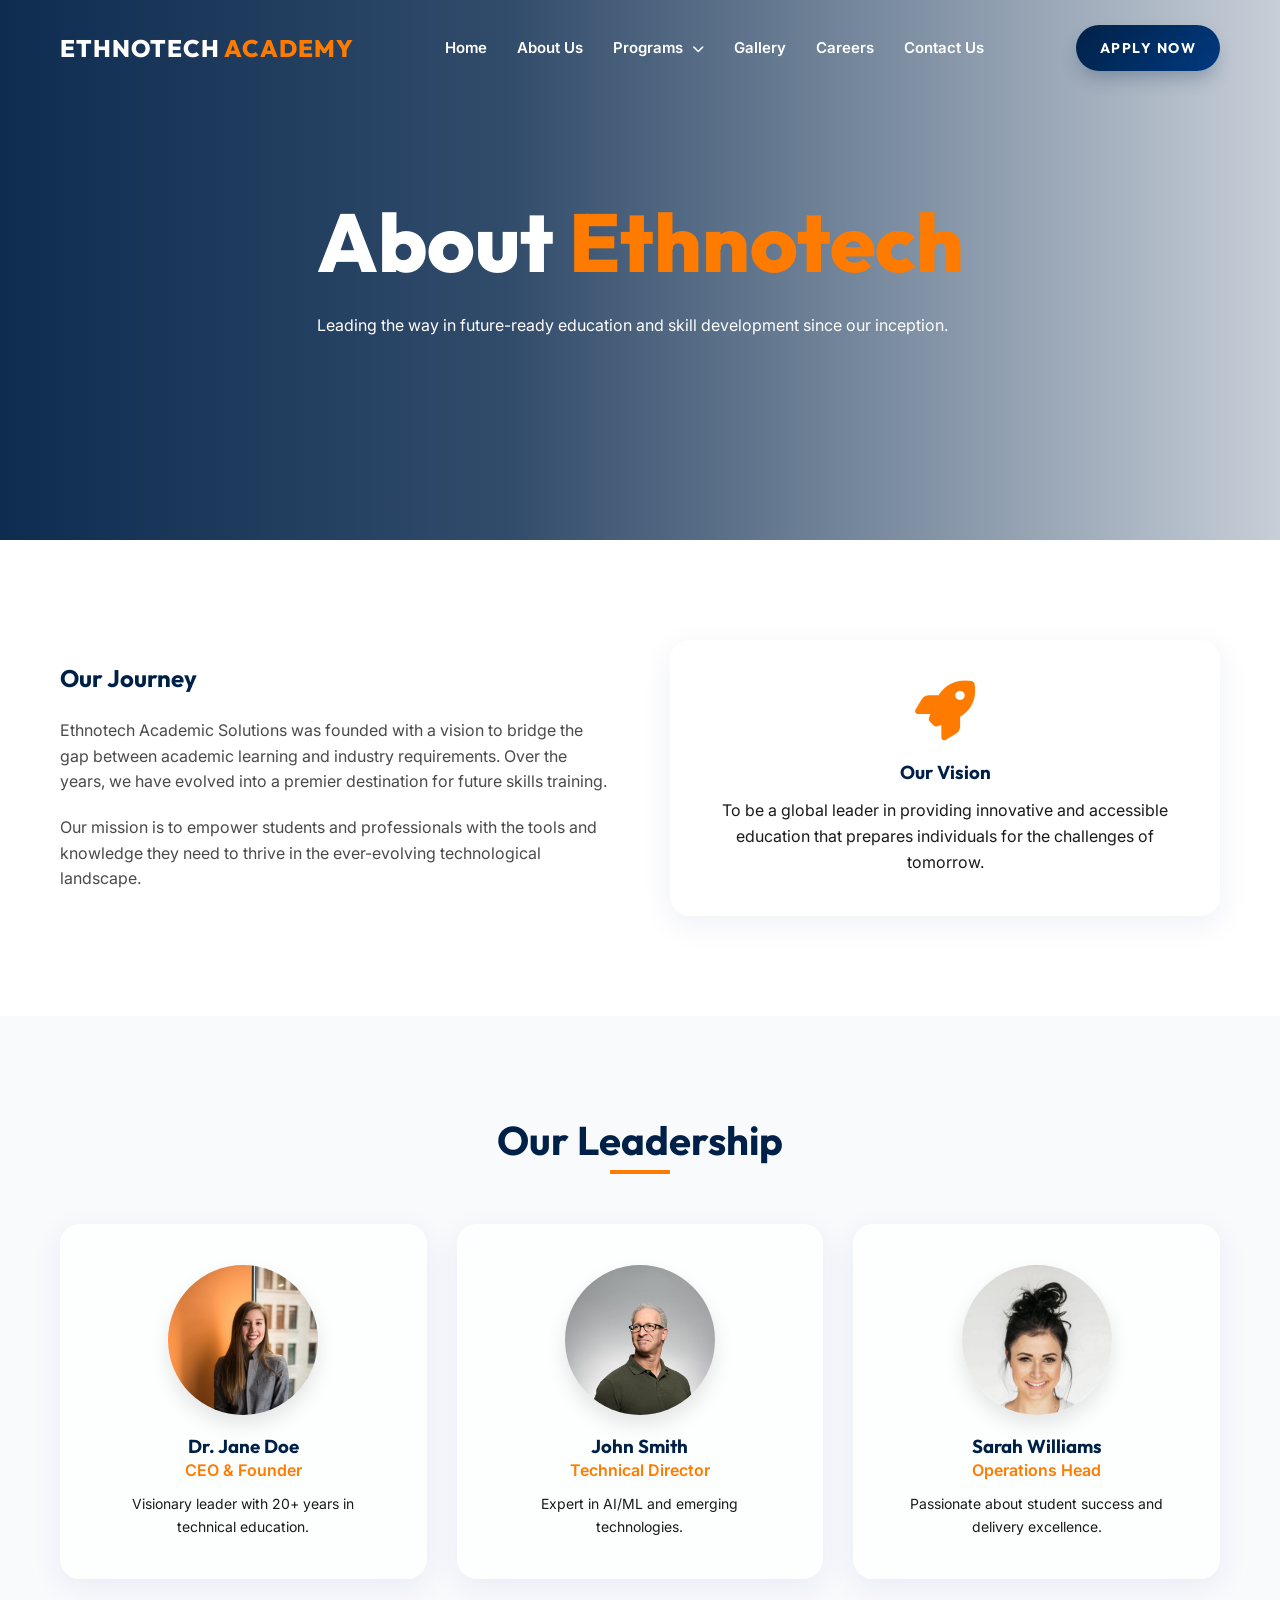
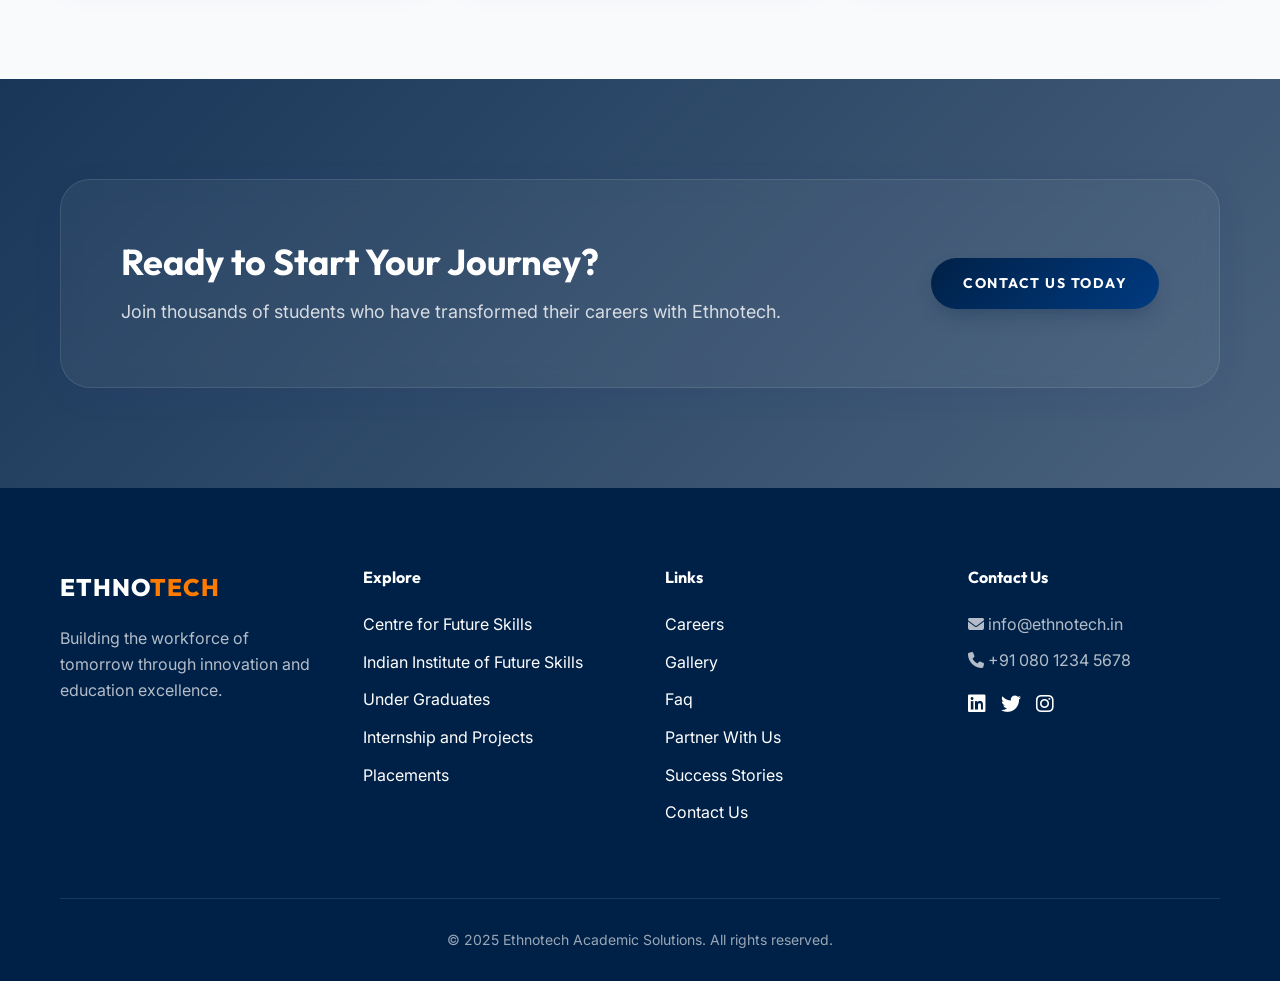
==== about-us.html @ 8d9a62c5 "academy website" ====
<!DOCTYPE html>
<html lang="en">

<head>
    <meta charset="UTF-8">
    <meta name="viewport" content="width=device-width, initial-scale=1.0">
    <title>About Us | Ethnotech Academy</title>
    <link rel="stylesheet" href="index.css">
    <link rel="stylesheet" href="https://cdnjs.cloudflare.com/ajax/libs/font-awesome/6.4.0/css/all.min.css">
</head>

<body>
    <header id="header">
        <div class="container">
            <nav>
                <a href="index.html" class="logo">ETHNOTECH<span> ACADEMY</span></a>
                <div class="nav-links">
                    <div class="nav-item">
                        <a href="index.html">Home</a>
                    </div>
                    <div class="nav-item">
                        <a href="about-us.html">About Us</a>
                    </div>
                    <div class="nav-item">
                        <a href="#">Programs <i class="fas fa-chevron-down"></i></a>
                        <div class="mega-menu glass">
                            <div class="menu-category">
                                <div class="menu-category-btn active" data-category="institutions">
                                    For Institution <i class="fas fa-chevron-right"></i>
                                </div>
                                <div class="menu-category-btn" data-category="students">
                                    For Students <i class="fas fa-chevron-right"></i>
                                </div>
                            </div>
                            <div class="menu-list">
                                <div id="institutions-list" class="category-content">
                                    <h4>Institutional Programs</h4>
                                    <ul>
                                        <li><a href="program-future-skills.html">Centre for Future Skills</a></li>
                                        <li><a href="program-iifs.html">Indian Institute of Future Skills</a></li>
                                        <li><a href="program-finishing-school.html">Finishing School</a></li>
                                    </ul>
                                </div>
                                <div id="students-list" class="category-content" style="display: none;">
                                    <h4>Student Programs</h4>
                                    <ul>
                                        <li><a href="program-undergraduate.html">Under Graduate Programs</a></li>
                                        <li><a href="program-internships.html">Internship and Projects</a></li>
                                        <li><a href="program-placements.html">Placements</a></li>
                                    </ul>
                                </div>
                            </div>
                        </div>
                    </div>
                    <div class="nav-item">
                        <a href="gallery.html">Gallery</a>
                    </div>
                    <div class="nav-item">
                        <a href="careers.html">Careers</a>
                    </div>
                    <div class="nav-item">
                        <a href="contact-us.html">Contact Us</a>
                    </div>
                </div>
                <a href="contact-us.html" class="btn btn-primary" style="padding: 12px 24px; font-size: 14px;">Apply
                    Now</a>
            </nav>
        </div>
    </header>

    <section class="hero" style="height: 60vh;">
        <div class="container">
            <div class="hero-content reveal">
                <h1>About <span>Ethnotech</span></h1>
                <p>Leading the way in future-ready education and skill development since our inception.</p>
            </div>
        </div>
    </section>

    <section class="about-details" style="padding: var(--section-padding); background: white;">
        <div class="container">
            <div class="reveal" style="display: grid; grid-template-columns: 1fr 1fr; gap: 60px; align-items: center;">
                <div>
                    <h2 style="margin-bottom: 25px;">Our Journey</h2>
                    <p style="margin-bottom: 20px; color: var(--text-secondary);">Ethnotech Academic Solutions was
                        founded with a vision to bridge the gap between academic learning and industry requirements.
                        Over the years, we have evolved into a premier destination for future skills training.</p>
                    <p style="color: var(--text-secondary);">Our mission is to empower students and professionals with
                        the tools and knowledge they need to thrive in the ever-evolving technological landscape.</p>
                </div>
                <div class="glass" style="padding: 40px; border-radius: 20px; text-align: center;">
                    <i class="fas fa-rocket"
                        style="font-size: 60px; color: var(--secondary-color); margin-bottom: 20px;"></i>
                    <h3 style="margin-bottom: 15px;">Our Vision</h3>
                    <p>To be a global leader in providing innovative and accessible education that prepares individuals
                        for the challenges of tomorrow.</p>
                </div>
            </div>
        </div>
    </section>

    <section class="team" style="padding: var(--section-padding);">
        <div class="container">
            <div class="section-title reveal">
                <h2>Our Leadership</h2>
            </div>
            <div class="services-grid" style="grid-template-columns: repeat(auto-fit, minmax(250px, 1fr));">
                <div class="service-card glass reveal" style="text-align: center;">
                    <div
                        style="width: 150px; height: 150px; margin: 0 auto 20px; overflow: hidden; border-radius: 50%; box-shadow: 0 10px 20px rgba(0,0,0,0.1);">
                        <img src="assets/team/team_jane.jpg" alt="Dr. Jane Doe"
                            style="width: 100%; height: 100%; object-fit: cover; object-position: center top;">
                    </div>
                    <h3>Dr. Jane Doe</h3>
                    <p style="color: var(--secondary-color); font-weight: 600;">CEO & Founder</p>
                    <p style="font-size: 14px; margin-top: 10px;">Visionary leader with 20+ years in technical
                        education.</p>
                </div>
                <div class="service-card glass reveal" style="text-align: center;">
                    <div
                        style="width: 150px; height: 150px; margin: 0 auto 20px; overflow: hidden; border-radius: 50%; box-shadow: 0 10px 20px rgba(0,0,0,0.1);">
                        <img src="assets/team/team_john.jpg" alt="John Smith"
                            style="width: 100%; height: 100%; object-fit: cover; object-position: center top;">
                    </div>
                    <h3>John Smith</h3>
                    <p style="color: var(--secondary-color); font-weight: 600;">Technical Director</p>
                    <p style="font-size: 14px; margin-top: 10px;">Expert in AI/ML and emerging technologies.</p>
                </div>
                <div class="service-card glass reveal" style="text-align: center;">
                    <div
                        style="width: 150px; height: 150px; margin: 0 auto 20px; overflow: hidden; border-radius: 50%; box-shadow: 0 10px 20px rgba(0,0,0,0.1);">
                        <img src="assets/team/team_sarah.jpg" alt="Sarah Williams"
                            style="width: 100%; height: 100%; object-fit: cover; object-position: center top;">
                    </div>
                    <h3>Sarah Williams</h3>
                    <p style="color: var(--secondary-color); font-weight: 600;">Operations Head</p>
                    <p style="font-size: 14px; margin-top: 10px;">Passionate about student success and delivery
                        excellence.</p>
                </div>
            </div>
        </div>
    </section>

    <section class="contact-cta">
        <div class="container">
            <div class="cta-box glass reveal">
                <div class="cta-content">
                    <h2>Ready to Start Your Journey?</h2>
                    <p>Join thousands of students who have transformed their careers with Ethnotech.</p>
                </div>
                <a href="contact-us.html" class="btn btn-primary">Contact Us Today</a>
            </div>
        </div>
    </section>

    <footer>
        <div class="container">
            <div class="footer-grid">
                <div class="footer-col">
                    <a href="#" class="logo"
                        style="color: white; margin-bottom: 20px; display: block;">ETHNO<span>TECH</span></a>
                    <p style="color: rgba(255,255,255,0.7);">Building the workforce of tomorrow through
                        innovation
                        and
                        education excellence.</p>
                </div>
                <div class="footer-col">
                    <h4>Explore</h4>
                    <ul>
                        <li><a href="program-future-skills.html">Centre for Future Skills</a></li>
                        <li><a href="program-iifs.html">Indian Institute of Future Skills</a></li>
                        <li><a href="program-undergraduate.html">Under Graduates</a></li>
                        <li><a href="program-internships.html">Internship and Projects</a></li>
                        <li><a href="program-placements.html">Placements</a></li>
                    </ul>
                </div>
                <div class="footer-col">
                    <h4>Links</h4>
                    <ul>
                        <li><a href="careers.html">Careers</a></li>
                        <li><a href="gallery.html">Gallery</a></li>
                        <li><a href="faq.html">Faq</a></li>
                        <li><a href="partnerships.html">Partner With Us</a></li>
                        <li><a href="success-stories.html">Success Stories</a></li>
                        <li><a href="contact-us.html">Contact Us</a></li>
                    </ul>
                </div>
                <div class="footer-col">
                    <h4>Contact Us</h4>
                    <p style="color: rgba(255,255,255,0.7);"><i class="fas fa-envelope"></i>
                        info@ethnotech.in</p>
                    <p style="color: rgba(255,255,255,0.7); margin-top: 10px;"><i class="fas fa-phone"></i>
                        +91 080
                        1234
                        5678</p>
                    <div class="social-links" style="margin-top: 20px; display: flex; gap: 15px;">
                        <a href="#"><i class="fab fa-linkedin" style="font-size: 20px;"></i></a>
                        <a href="#"><i class="fab fa-twitter" style="font-size: 20px;"></i></a>
                        <a href="#"><i class="fab fa-instagram" style="font-size: 20px;"></i></a>
                    </div>
                </div>
            </div>
            <div class="footer-bottom">
                <p>&copy; 2025 Ethnotech Academic Solutions. All rights reserved.</p>
            </div>
        </div>
    </footer>

    <script src="main.js"></script>
</body>

</html>
---- index.css ----
@import url('https://fonts.googleapis.com/css2?family=Inter:wght@300;400;500;600;700&family=Outfit:wght@300;400;500;600;700;800&display=swap');

:root {
    /* Color Palette */
    --primary-color: #002147;
    /* Sophisticated Deep Blue */
    --secondary-color: #FF7B00;
    /* Vibrant Orange */
    --accent-color: #00A8E8;
    /* Bright Blue for details */
    --text-primary: #1A1A1A;
    --text-secondary: #4A4A4A;
    --bg-light: #F8FAFC;
    --bg-white: #FFFFFF;
    --glass-bg: rgba(255, 255, 255, 0.7);
    --glass-border: rgba(255, 255, 255, 0.3);

    /* Typography */
    --font-heading: 'Outfit', sans-serif;
    --font-body: 'Inter', sans-serif;

    /* Spacing */
    --section-padding: 100px 0;
    --container-width: 1200px;

    /* Transitions */
    --transition-smooth: all 0.4s cubic-bezier(0.16, 1, 0.3, 1);
}

* {
    margin: 0;
    padding: 0;
    box-sizing: border-box;
    -webkit-font-smoothing: antialiased;
}

html,
body {
    -ms-overflow-style: none;
    /* IE and Edge */
    scrollbar-width: none;
    /* Firefox */
}

/* Hide scrollbar for Chrome, Safari and Opera */
html::-webkit-scrollbar,
body::-webkit-scrollbar {
    display: none;
}

body {
    font-family: var(--font-body);
    color: var(--text-primary);
    background-color: var(--bg-light);
    line-height: 1.6;
    overflow-x: hidden;
}

h1,
h2,
h3,
h4,
h5,
h6 {
    font-family: var(--font-heading);
    font-weight: 700;
    color: var(--primary-color);
    line-height: 1.2;
}

a {
    text-decoration: none;
    color: inherit;
    transition: var(--transition-smooth);
}

img {
    max-width: 100%;
    display: block;
}

.container {
    max-width: var(--container-width);
    margin: 0 auto;
    padding: 0 20px;
}

/* Glassmorphism Utility */
.glass {
    background: var(--glass-bg);
    backdrop-filter: blur(10px);
    -webkit-backdrop-filter: blur(10px);
    border: 1px solid var(--glass-border);
    box-shadow: 0 8px 32px 0 rgba(31, 38, 135, 0.07);
}

/* Animations */
@keyframes float {
    0% {
        transform: translateY(0px);
    }

    50% {
        transform: translateY(-20px);
    }

    100% {
        transform: translateY(0px);
    }
}

@keyframes glow {
    0% {
        box-shadow: 0 0 5px rgba(255, 123, 0, 0.2);
    }

    50% {
        box-shadow: 0 0 25px rgba(255, 123, 0, 0.5);
    }

    100% {
        box-shadow: 0 0 5px rgba(255, 123, 0, 0.2);
    }
}

@keyframes bgZoom {
    0% {
        transform: scale(1);
    }

    100% {
        transform: scale(1.1);
    }
}

.reveal {
    opacity: 0;
    transform: translateY(40px);
    transition: all 0.8s cubic-bezier(0.16, 1, 0.3, 1);
}

.reveal.active {
    opacity: 1;
    transform: translateY(0);
}

.reveal-left {
    opacity: 0;
    transform: translateX(-50px);
    transition: all 0.8s cubic-bezier(0.16, 1, 0.3, 1);
}

.reveal-left.active {
    opacity: 1;
    transform: translateX(0);
}

.reveal-right {
    opacity: 0;
    transform: translateX(50px);
    transition: all 0.8s cubic-bezier(0.16, 1, 0.3, 1);
}

.reveal-right.active {
    opacity: 1;
    transform: translateX(0);
}

/* Buttons */
.btn {
    display: inline-block;
    padding: 14px 32px;
    border-radius: 50px;
    font-family: var(--font-heading);
    font-weight: 700;
    text-transform: uppercase;
    font-size: 14px;
    letter-spacing: 1.5px;
    cursor: pointer;
    transition: all 0.4s cubic-bezier(0.175, 0.885, 0.32, 1.275);
    border: none;
    position: relative;
    overflow: hidden;
    z-index: 1;
}

.btn-primary {
    background: linear-gradient(135deg, var(--primary-color) 0%, #003a80 100%);
    color: white;
    box-shadow: 0 10px 20px -5px rgba(0, 33, 71, 0.3);
}

.btn-primary::after {
    content: '';
    position: absolute;
    top: 0;
    left: 0;
    width: 100%;
    height: 100%;
    background: linear-gradient(135deg, var(--secondary-color) 0%, #ff9d40 100%);
    opacity: 0;
    z-index: -1;
    transition: var(--transition-smooth);
}

.btn-primary:hover {
    transform: translateY(-5px) scale(1.02);
    box-shadow: 0 20px 30px -10px rgba(0, 33, 71, 0.5);
    color: white;
}

.btn-primary:hover::after {
    opacity: 1;
}

.btn-outline {
    background: transparent;
    border: 2px solid var(--primary-color);
    color: var(--primary-color);
    box-shadow: 0 5px 15px rgba(0, 0, 0, 0.05);
}

.hero .btn-outline {
    border: 2px solid white;
    color: white;
}

.btn-outline:hover {
    background: var(--primary-color);
    color: white;
    transform: translateY(-5px);
    box-shadow: 0 15px 25px -5px rgba(0, 33, 71, 0.2);
}

.hero .btn-outline:hover {
    background: white;
    color: var(--primary-color);
    border-color: white;
}

/* Button Groups */
.btn-group {
    display: flex;
    gap: 15px;
    align-items: center;
    flex-wrap: wrap;
}

/* Header */
header {
    position: fixed;
    top: 0;
    left: 0;
    width: 100%;
    z-index: 1000;
    padding: 25px 0;
    transition: var(--transition-smooth);
}

header.scrolled {
    padding: 15px 0;
    background: var(--glass-bg);
    backdrop-filter: blur(15px);
    -webkit-backdrop-filter: blur(15px);
    border-bottom: 1px solid var(--glass-border);
    box-shadow: 0 4px 30px rgba(0, 0, 0, 0.1);
}

/* Nav Layout */
nav {
    display: flex;
    justify-content: space-between;
    align-items: center;
}

/* Logo Styling */
.logo {
    font-family: var(--font-heading);
    font-size: 24px;
    font-weight: 800;
    color: white;
    letter-spacing: 1px;
}

.scrolled .logo {
    color: var(--primary-color);
}

.logo span {
    color: var(--secondary-color);
}

/* Navigation & Mega Menu */
.nav-links {
    display: flex;
    gap: 30px;
    align-items: center;
}

.nav-item {
    position: relative;
    padding: 10px 0;
}

.nav-links a {
    font-weight: 600;
    font-size: 15px;
    color: white;
    position: relative;
    padding: 5px 0;
}

.scrolled .nav-links a {
    color: var(--text-primary);
}

.nav-links a:hover {
    color: var(--secondary-color);
}

.nav-links a i {
    font-size: 12px;
    margin-left: 5px;
    transition: var(--transition-smooth);
}

.nav-item:hover a i {
    transform: rotate(180deg);
}

/* Mega Menu Styles */
.mega-menu {
    position: absolute;
    top: 100%;
    left: 50%;
    transform: translateX(-50%) translateY(20px);
    width: 600px;
    background: white;
    padding: 30px;
    border-radius: 15px;
    box-shadow: 0 15px 50px rgba(0, 0, 0, 0.1);
    display: grid;
    grid-template-columns: 1fr 1.5fr;
    gap: 30px;
    opacity: 0;
    visibility: hidden;
    transition: var(--transition-smooth);
    z-index: 100;
}

.nav-item:hover .mega-menu {
    opacity: 1;
    visibility: visible;
    transform: translateX(-50%) translateY(0);
}

.menu-category {
    border-right: 1px solid #eee;
}

.menu-category-btn {
    display: flex;
    justify-content: space-between;
    align-items: center;
    padding: 12px 20px;
    margin-bottom: 10px;
    background: #f8fafc;
    border-radius: 8px;
    cursor: pointer;
    font-weight: 600;
    color: var(--primary-color);
    transition: var(--transition-smooth);
}

.menu-category-btn.active,
.menu-category-btn:hover {
    background: #e0efff;
    color: var(--accent-color);
}

.menu-list h4 {
    font-size: 16px;
    margin-bottom: 20px;
    color: var(--primary-color);
    padding-bottom: 10px;
    border-bottom: 2px solid var(--secondary-color);
    display: inline-block;
}

.menu-list ul {
    list-style: none;
}

.menu-list ul li {
    margin-bottom: 15px;
}

.menu-list ul li a {
    font-weight: 500;
    color: var(--text-secondary);
    display: block;
    transition: var(--transition-smooth);
}

.menu-list ul li a:hover {
    color: var(--accent-color);
    padding-left: 8px;
}

/* Hero Section Enhancement */
.hero {
    height: 100vh;
    display: flex;
    align-items: center;
    background-size: cover;
    background-position: center;
    position: relative;
    overflow: hidden;
    color: white;
}

.hero::before {
    content: '';
    position: absolute;
    top: 0;
    left: 0;
    width: 100%;
    height: 100%;
    background: linear-gradient(90deg,
            rgba(0, 33, 71, 0.95) 0%,
            rgba(0, 33, 71, 0.8) 40%,
            rgba(0, 33, 71, 0.2) 100%);
    z-index: 1;
}

/* Subtle Zoom for background effect if we used an actual element, 
   but since it's on the section, we'll apply it to a pseudo-element if needed.
   Let's use a nested div for the background to enable the zoom. */

.hero-content {
    position: relative;
    z-index: 2;
    max-width: 800px;
}

.hero-subtitle {
    color: var(--secondary-color);
    font-weight: 700;
    text-transform: uppercase;
    letter-spacing: 2.5px;
    margin-bottom: 25px;
    font-size: 15px;
    text-shadow: 0 2px 4px rgba(0, 0, 0, 0.3);
}

.hero h1 {
    font-size: 82px;
    color: white;
    margin-bottom: 30px;
    line-height: 1;
    font-weight: 800;
}

.hero h1 span {
    color: var(--secondary-color);
}

.hero-description {
    font-size: 20px;
    color: rgba(255, 255, 255, 0.9);
    margin-bottom: 50px;
    max-width: 650px;
    line-height: 1.6;
}

/* Stats Section */
.stats {
    padding: var(--section-padding);
    background-color: var(--bg-white);
}

.stats-grid {
    display: grid;
    grid-template-columns: repeat(auto-fit, minmax(200px, 1fr));
    gap: 40px;
    text-align: center;
}

.stat-item {
    padding: 30px;
    border-radius: 20px;
    background: white;
    box-shadow: 0 10px 30px rgba(0, 0, 0, 0.05);
    transition: var(--transition-smooth);
}

.stat-item:hover {
    transform: translateY(-10px);
    box-shadow: 0 20px 40px rgba(0, 0, 0, 0.1);
}

.stat-item h3 {
    font-size: 48px;
    color: var(--secondary-color);
    margin-bottom: 10px;
}

.stat-item p {
    font-weight: 500;
    color: var(--text-secondary);
}

/* Services */
.services {
    padding: var(--section-padding);
}

.section-title {
    text-align: center;
    margin-bottom: 60px;
}

.section-header h2 {
    font-size: 48px;
    position: relative;
    display: inline-block;
}

.section-title h2 {
    font-size: 40px;
    position: relative;
    display: inline-block;
}

.section-title h2::after {
    content: '';
    position: absolute;
    bottom: -10px;
    left: 50%;
    transform: translateX(-50%);
    width: 60px;
    height: 4px;
    background-color: var(--secondary-color);
}

.services-grid {
    display: grid;
    grid-template-columns: repeat(auto-fit, minmax(300px, 1fr));
    gap: 30px;
}

.service-card {
    padding: 40px;
    border-radius: 20px;
    transition: var(--transition-smooth);
}

.service-card:hover {
    transform: translateY(-10px);
}

.service-card i {
    font-size: 40px;
    color: var(--secondary-color);
    margin-bottom: 20px;
}

/* Footer */
footer {
    background-color: var(--primary-color);
    color: white;
    padding: 80px 0 30px;
}

.footer-grid {
    display: grid;
    grid-template-columns: repeat(auto-fit, minmax(200px, 1fr));
    gap: 50px;
    margin-bottom: 60px;
}

.footer-col h4 {
    color: white;
    margin-bottom: 25px;
}

.footer-col ul {
    list-style: none;
}

.footer-col ul li {
    margin-bottom: 12px;
}

.footer-col ul li a:hover {
    color: var(--secondary-color);
    padding-left: 5px;
}

/* B.Tech Collaboration */
.btech-collab {
    padding: var(--section-padding);
    background-color: var(--bg-white);
}

.collab-grid {
    display: grid;
    grid-template-columns: 1fr 1fr;
    gap: 60px;
    align-items: center;
}

.section-subtitle {
    color: var(--secondary-color);
    font-weight: 700;
    text-transform: uppercase;
    letter-spacing: 2px;
    margin-bottom: 15px;
    font-size: 14px;
}

.collab-content h2 {
    font-size: 42px;
    margin-bottom: 25px;
}

.collab-content h2 span {
    color: var(--secondary-color);
}

.collab-features {
    margin: 30px 0;
}

.collab-btns {
    display: flex;
    gap: 20px;
    margin-top: 45px;
    align-items: center;
}

.collab-btns .btn {
    min-width: 160px;
    padding: 10px 24px;
    font-size: 13px;
    text-align: center;
}

.feature-item {
    display: flex;
    align-items: center;
    gap: 12px;
    margin-bottom: 15px;
    font-weight: 500;
    color: var(--text-secondary);
}

.feature-item i {
    color: #22C55E;
}

.collab-image .image-wrapper {
    padding: 15px;
    border-radius: 30px;
}

.collab-image img {
    border-radius: 20px;
    width: 100%;
}

/* Centre for Future Skills Section */
.cfs-section {
    padding: var(--section-padding);
}

.section-header {
    margin-bottom: 50px;
}

.cfs-grid {
    display: grid;
    grid-template-columns: 1.2fr 1fr;
    gap: 60px;
    align-items: center;
}

.cfs-image img {
    border-radius: 30px;
    box-shadow: 0 20px 40px rgba(0, 0, 0, 0.1);
}

.tech-stack-grid {
    display: grid;
    grid-template-columns: repeat(auto-fit, minmax(180px, 1fr));
    gap: 20px;
    margin-top: 30px;
}

.tech-item {
    padding: 15px;
    background: white;
    border-radius: 12px;
    display: flex;
    align-items: center;
    gap: 12px;
    font-weight: 600;
    font-size: 14px;
    box-shadow: 0 5px 15px rgba(0, 0, 0, 0.05);
    transition: var(--transition-smooth);
}

.tech-item:hover {
    transform: translateY(-5px);
    box-shadow: 0 10px 25px rgba(0, 0, 0, 0.1);
    color: var(--secondary-color);
}

.tech-item i {
    color: var(--secondary-color);
}

/* Testimonials */
.testimonials {
    padding: var(--section-padding);
    background-color: var(--bg-white);
}

.testimonials-slider {
    display: grid;
    grid-template-columns: repeat(auto-fit, minmax(300px, 1fr));
    gap: 30px;
    margin-top: 50px;
}

.testimonial-card {
    padding: 40px;
    border-radius: 30px;
    text-align: left;
    transition: var(--transition-smooth);
}

.testimonial-card:hover {
    transform: translateY(-10px) scale(1.02);
    background: white;
    box-shadow: 0 20px 50px rgba(0, 0, 0, 0.1);
}

.student-profile {
    display: flex;
    justify-content: space-between;
    align-items: flex-start;
    margin-bottom: 25px;
}

.student-profile img {
    width: 70px;
    height: 70px;
    border-radius: 50%;
    object-fit: cover;
    border: 3px solid var(--secondary-color);
}

.stars {
    color: #FFB800;
    font-size: 14px;
}

.testimonial-card p {
    font-style: italic;
    color: var(--text-secondary);
    line-height: 1.8;
    margin-bottom: 25px;
}

.student-info h4 {
    margin-bottom: 5px;
}

.student-info p {
    margin-bottom: 0;
    font-size: 14px;
    font-style: normal;
    font-weight: 600;
    color: var(--secondary-color);
}

/* What's New */
.whats-new {
    padding: var(--section-padding);
}

.news-grid {
    display: grid;
    grid-template-columns: repeat(auto-fit, minmax(400px, 1fr));
    gap: 30px;
}

.news-card {
    overflow: hidden;
    border-radius: 20px;
    transition: var(--transition-smooth);
}

.news-card:hover {
    transform: translateY(-10px);
}

.news-image img {
    height: 250px;
    width: 100%;
    object-fit: cover;
}

.news-content {
    padding: 30px;
}

.news-content span {
    font-size: 13px;
    color: var(--text-secondary);
    display: block;
    margin-bottom: 10px;
}

.news-content h4 {
    font-size: 20px;
    margin-bottom: 15px;
}

.news-content a {
    color: var(--secondary-color);
    font-weight: 700;
    display: inline-block;
    margin-top: 15px;
}

/* Contact CTA */
.contact-cta {
    padding: 100px 0;
    background-image: url('https://images.unsplash.com/photo-1522071820081-009f0129c71c?auto=format&fit=crop&q=80&w=2000');
    background-size: cover;
    background-position: center;
    position: relative;
}

.contact-cta::before {
    content: '';
    position: absolute;
    top: 0;
    left: 0;
    width: 100%;
    height: 100%;
    background: linear-gradient(135deg, rgba(0, 33, 71, 0.9) 0%, rgba(0, 33, 71, 0.7) 100%);
    z-index: 1;
}

.contact-cta .container {
    position: relative;
    z-index: 2;
}

.cta-box {
    padding: 60px;
    border-radius: 30px;
    display: flex;
    justify-content: space-between;
    align-items: center;
    background: rgba(255, 255, 255, 0.05);
    backdrop-filter: blur(10px);
    -webkit-backdrop-filter: blur(10px);
    border: 1px solid rgba(255, 255, 255, 0.1);
}

.cta-content h2 {
    font-size: 36px;
    margin-bottom: 15px;
    color: white;
    /* Changed for visibility */
}

.cta-content p {
    color: rgba(255, 255, 255, 0.8);
    /* Changed for visibility */
    font-size: 18px;
}

/* Responsive Fixes */
@media (max-width: 992px) {
    .hero {
        height: auto;
        padding: 150px 0 80px;
    }

    .hero-grid {
        grid-template-columns: 1fr;
        text-align: center;
        gap: 50px;
    }

    .hero h1 {
        font-size: 48px;
    }

    .hero-description {
        margin: 0 auto 40px;
    }

    .hero-btns {
        justify-content: center;
    }

    .nav-links {
        display: none;
        /* Simple fix for now: hide links on small screens unless we add a burger menu */
    }

    .btn.btn-primary {
        padding: 8px 16px;
        font-size: 12px;
    }

    .collab-grid,
    .cfs-grid {
        grid-template-columns: 1fr;
    }

    .cta-box {
        flex-direction: column;
        text-align: center;
        gap: 30px;
    }
}

.footer-bottom {
    border-top: 1px solid rgba(255, 255, 255, 0.1);
    padding-top: 30px;
    text-align: center;
    font-size: 14px;
    color: rgba(255, 255, 255, 0.6);
}

/* Corporate Partners Section */
.partners {
    padding: var(--section-padding);
    background-color: var(--bg-light);
}

:root {
    --total-logos: 16;
    --visible-logos: 4;
}

.partners-slider-container {
    width: 100%;
    overflow: hidden;
    padding: 30px 0;
    position: relative;
    mask-image: linear-gradient(to right, transparent, black 10%, black 90%, transparent);
    -webkit-mask-image: linear-gradient(to right, transparent, black 10%, black 90%, transparent);
}

.slider-track {
    display: flex;
    width: calc(100% * var(--total-logos) / var(--visible-logos));
    animation: slide-stepped 20s infinite cubic-bezier(0.45, 0.05, 0.55, 0.95);
}

@keyframes slide-stepped {

    0%,
    15% {
        transform: translateX(0);
    }

    20%,
    35% {
        transform: translateX(-25%);
    }

    40%,
    55% {
        transform: translateX(-50%);
    }

    60%,
    75% {
        transform: translateX(-75%);
    }

    80%,
    95% {
        transform: translateX(0);
    }

    /* Reset cleanly */
    100% {
        transform: translateX(0);
    }
}

.partners-grid {
    display: flex;
    flex-wrap: nowrap;
    align-items: center;
    width: 100%;
}

.partner-logo {
    flex: 0 0 calc(100% / var(--total-logos));
    height: 180px;
    display: flex;
    align-items: center;
    justify-content: center;
    padding: 20px;
    transition: var(--transition-smooth);
    opacity: 0.9;
    filter: grayscale(100%);
}

@media (max-width: 1200px) {
    :root {
        --visible-logos: 3;
    }

    .slider-track {
        animation: slide-stepped-tablet 20s infinite cubic-bezier(0.45, 0.05, 0.55, 0.95);
    }

    @keyframes slide-stepped-tablet {

        0%,
        15% {
            transform: translateX(0);
        }

        20%,
        35% {
            transform: translateX(calc(-100% / (var(--total-logos)/var(--visible-logos))));
        }

        40%,
        55% {
            transform: translateX(calc(-200% / (var(--total-logos)/var(--visible-logos))));
        }

        60%,
        75% {
            transform: translateX(calc(-300% / (var(--total-logos)/var(--visible-logos))));
        }

        80%,
        95% {
            transform: translateX(calc(-400% / (var(--total-logos)/var(--visible-logos))));
        }

        100% {
            transform: translateX(0);
        }
    }
}

@media (max-width: 768px) {
    :root {
        --visible-logos: 2;
    }

    .slider-track {
        animation: slide-stepped-mobile 20s infinite cubic-bezier(0.45, 0.05, 0.55, 0.95);
    }

    @keyframes slide-stepped-mobile {

        0%,
        10% {
            transform: translateX(0);
        }

        12%,
        22% {
            transform: translateX(-12.5%);
        }

        24%,
        34% {
            transform: translateX(-25%);
        }

        36%,
        46% {
            transform: translateX(-37.5%);
        }

        48%,
        58% {
            transform: translateX(-50%);
        }

        60%,
        70% {
            transform: translateX(-62.5%);
        }

        72%,
        82% {
            transform: translateX(-75%);
        }

        84%,
        94% {
            transform: translateX(-87.5%);
        }

        100% {
            transform: translateX(0);
        }
    }
}

/* Pause animation on hover for better user experience */
.partners-slider-container:hover .slider-track {
    animation-play-state: paused;
}

.partner-logo:hover {
    opacity: 1;
    filter: grayscale(0%);
    transform: scale(1.05);
}

.partner-logo img {
    max-width: 100%;
    max-height: 100%;
    object-fit: contain;
}

.partners-cta {
    text-align: center;
    margin-top: 60px;
}

.partners-cta .btn {
    padding: 12px 35px;
    font-size: 14px;
}

/* Institutional Partners Section */
.institutional-partners {
    background-color: var(--bg-white);
    padding-top: 60px;
    padding-bottom: 80px;
}

.institutional-partners .section-title {
    margin-bottom: 40px;
}

.institutional-logos-container {
    width: 100%;
    display: flex;
    justify-content: center;
    align-items: center;
    margin-top: 40px;
}

.institutional-single-img {
    width: 100%;
    max-width: 1200px;
    height: auto;
    object-fit: contain;
    transition: var(--transition-smooth);
    margin-left: 20px;
    /* Shift right */
    margin-top: 60px;
    /* Shift down */
}
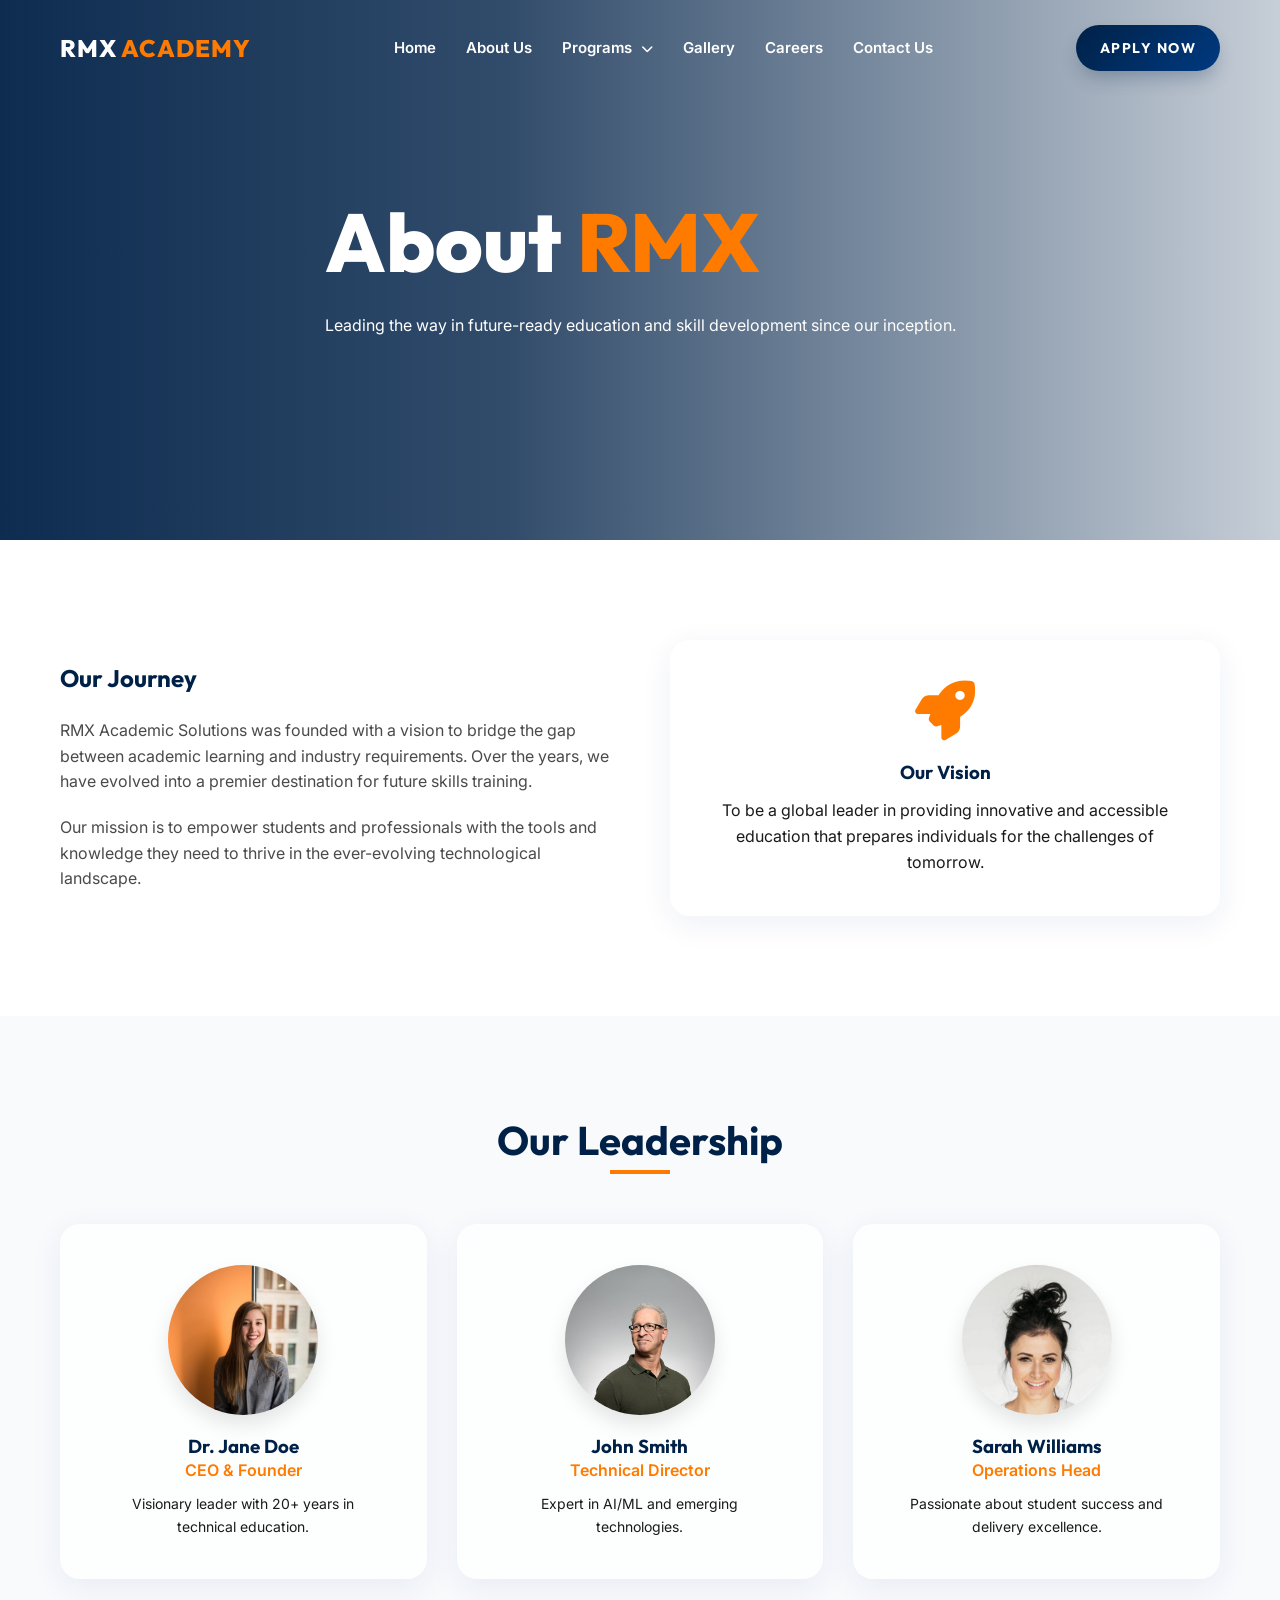
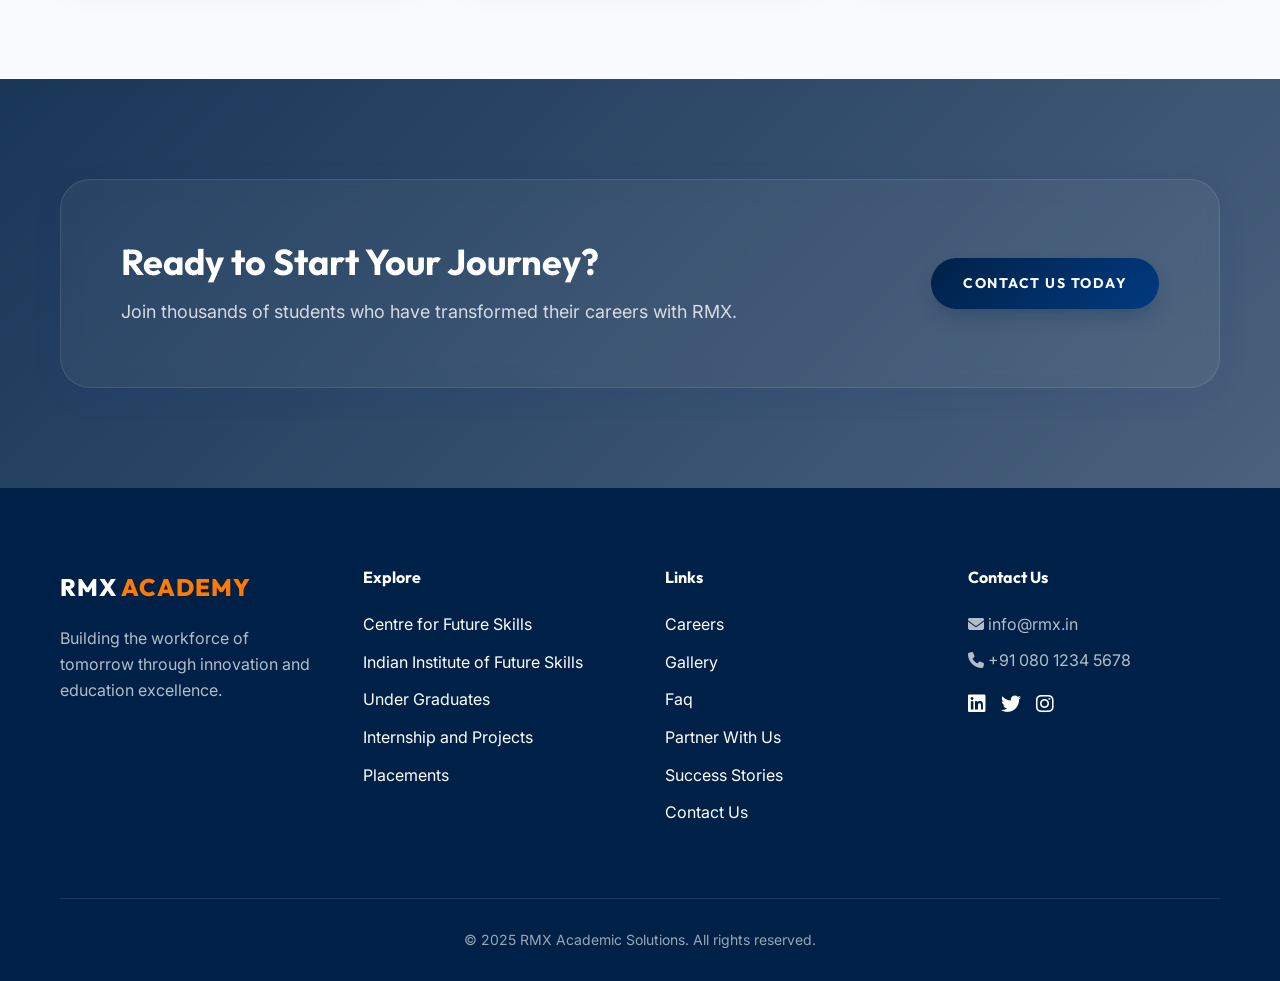
==== commit aab45dbc: "Ui update" ====
--- a/about-us.html
+++ b/about-us.html
@@ -4,16 +4,17 @@
 <head>
     <meta charset="UTF-8">
     <meta name="viewport" content="width=device-width, initial-scale=1.0">
-    <title>About Us | Ethnotech Academy</title>
+    <title>About Us | RMX Academy</title>
     <link rel="stylesheet" href="index.css">
     <link rel="stylesheet" href="https://cdnjs.cloudflare.com/ajax/libs/font-awesome/6.4.0/css/all.min.css">
 </head>
 
-<body>
+<body ontouchstart="">
     <header id="header">
         <div class="container">
             <nav>
-                <a href="index.html" class="logo">ETHNOTECH<span> ACADEMY</span></a>
+                <a href="index.html" class="logo">RMX<span> ACADEMY</span></a>
+                <button class="mobile-nav-toggle"><i class="fas fa-bars"></i></button>
                 <div class="nav-links">
                     <div class="nav-item">
                         <a href="index.html">Home</a>
@@ -61,6 +62,7 @@
                     <div class="nav-item">
                         <a href="contact-us.html">Contact Us</a>
                     </div>
+                    <a href="contact-us.html" class="btn btn-primary">Apply Now</a>
                 </div>
                 <a href="contact-us.html" class="btn btn-primary" style="padding: 12px 24px; font-size: 14px;">Apply
                     Now</a>
@@ -71,7 +73,7 @@
     <section class="hero" style="height: 60vh;">
         <div class="container">
             <div class="hero-content reveal">
-                <h1>About <span>Ethnotech</span></h1>
+                <h1>About <span>RMX</span></h1>
                 <p>Leading the way in future-ready education and skill development since our inception.</p>
             </div>
         </div>
@@ -79,10 +81,10 @@
 
     <section class="about-details" style="padding: var(--section-padding); background: white;">
         <div class="container">
-            <div class="reveal" style="display: grid; grid-template-columns: 1fr 1fr; gap: 60px; align-items: center;">
+            <div class="reveal responsive-grid">
                 <div>
                     <h2 style="margin-bottom: 25px;">Our Journey</h2>
-                    <p style="margin-bottom: 20px; color: var(--text-secondary);">Ethnotech Academic Solutions was
+                    <p style="margin-bottom: 20px; color: var(--text-secondary);">RMX Academic Solutions was
                         founded with a vision to bridge the gap between academic learning and industry requirements.
                         Over the years, we have evolved into a premier destination for future skills training.</p>
                     <p style="color: var(--text-secondary);">Our mission is to empower students and professionals with
@@ -146,7 +148,7 @@
             <div class="cta-box glass reveal">
                 <div class="cta-content">
                     <h2>Ready to Start Your Journey?</h2>
-                    <p>Join thousands of students who have transformed their careers with Ethnotech.</p>
+                    <p>Join thousands of students who have transformed their careers with RMX.</p>
                 </div>
                 <a href="contact-us.html" class="btn btn-primary">Contact Us Today</a>
             </div>
@@ -158,7 +160,7 @@
             <div class="footer-grid">
                 <div class="footer-col">
                     <a href="#" class="logo"
-                        style="color: white; margin-bottom: 20px; display: block;">ETHNO<span>TECH</span></a>
+                        style="color: white; margin-bottom: 20px; display: block;">RMX<span> ACADEMY</span></a>
                     <p style="color: rgba(255,255,255,0.7);">Building the workforce of tomorrow through
                         innovation
                         and
@@ -188,7 +190,7 @@
                 <div class="footer-col">
                     <h4>Contact Us</h4>
                     <p style="color: rgba(255,255,255,0.7);"><i class="fas fa-envelope"></i>
-                        info@ethnotech.in</p>
+                        info@rmx.in</p>
                     <p style="color: rgba(255,255,255,0.7); margin-top: 10px;"><i class="fas fa-phone"></i>
                         +91 080
                         1234
@@ -201,7 +203,7 @@
                 </div>
             </div>
             <div class="footer-bottom">
-                <p>&copy; 2025 Ethnotech Academic Solutions. All rights reserved.</p>
+                <p>&copy; 2025 RMX Academic Solutions. All rights reserved.</p>
             </div>
         </div>
     </footer>
--- a/index.css
+++ b/index.css
@@ -53,7 +53,14 @@
     color: var(--text-primary);
     background-color: var(--bg-light);
     line-height: 1.6;
+    width: 100%;
     overflow-x: hidden;
+    position: relative;
+}
+
+html {
+    overflow-x: hidden;
+    width: 100%;
 }
 
 h1,
@@ -92,6 +99,29 @@
     -webkit-backdrop-filter: blur(10px);
     border: 1px solid var(--glass-border);
     box-shadow: 0 8px 32px 0 rgba(31, 38, 135, 0.07);
+}
+
+/* Responsive Grid Utility */
+.responsive-grid {
+    display: grid;
+    grid-template-columns: 1fr 1fr;
+    gap: 60px;
+    align-items: center;
+}
+
+@media (max-width: 768px) {
+    .responsive-grid {
+        grid-template-columns: 1fr;
+        text-align: center;
+        gap: 40px;
+    }
+
+    .center-mobile {
+        text-align: center !important;
+        display: flex !important;
+        flex-direction: column !important;
+        align-items: center !important;
+    }
 }
 
 /* Animations */
@@ -238,6 +268,11 @@
     border-color: white;
 }
 
+.btn:active {
+    transform: scale(0.95);
+    opacity: 0.9;
+}
+
 /* Button Groups */
 .btn-group {
     display: flex;
@@ -295,6 +330,10 @@
     display: flex;
     gap: 30px;
     align-items: center;
+}
+
+.nav-links .btn-primary {
+    display: none;
 }
 
 .nav-item {
@@ -451,6 +490,14 @@
     margin-bottom: 25px;
     font-size: 15px;
     text-shadow: 0 2px 4px rgba(0, 0, 0, 0.3);
+    display: flex;
+    gap: 15px;
+    align-items: center;
+}
+
+.hero-subtitle span i {
+    margin-right: 8px;
+    font-size: 14px;
 }
 
 .hero h1 {
@@ -885,50 +932,345 @@
     font-size: 18px;
 }
 
-/* Responsive Fixes */
+/* Responsive Fixes & Mobile Navigation */
+.mobile-nav-toggle {
+    display: none;
+    background: none;
+    border: none;
+    color: white;
+    font-size: 24px;
+    cursor: pointer;
+    z-index: 1001;
+    transition: var(--transition-smooth);
+}
+
+.scrolled .mobile-nav-toggle {
+    color: var(--primary-color);
+}
+
 @media (max-width: 992px) {
+    .container {
+        padding: 0 30px;
+    }
+
+    .hero h1 {
+        font-size: 60px;
+    }
+
+    .mega-menu {
+        width: 100%;
+        max-width: 500px;
+    }
+}
+
+@media (max-width: 768px) {
+    header {
+        padding: 15px 0;
+    }
+
+    .mobile-nav-toggle {
+        display: block;
+    }
+
+    .nav-links {
+        position: fixed;
+        top: 0;
+        right: 0;
+        width: 85%;
+        height: 100vh;
+        background: var(--primary-color);
+        flex-direction: column;
+        justify-content: flex-start;
+        align-items: flex-start;
+        gap: 20px;
+        padding: 100px 30px 50px;
+        transform: translateX(100%);
+        transition: var(--transition-smooth);
+        z-index: 1000;
+        box-shadow: -10px 0 30px rgba(0, 0, 0, 0.2);
+        overflow-y: auto;
+    }
+
+    .nav-links.active {
+        transform: translateX(0);
+    }
+
+    .nav-item {
+        width: 100%;
+        padding: 0;
+    }
+
+    .nav-links a {
+        display: flex;
+        justify-content: space-between;
+        align-items: center;
+        width: 100%;
+        font-size: 18px;
+        color: white !important;
+        padding: 10px 0;
+    }
+
+    .nav-links .btn-primary {
+        display: block;
+        margin-top: 20px;
+        width: 100%;
+        text-align: center;
+        color: white !important;
+        font-size: 16px;
+    }
+
+    /* Hide desktop-only Apply Now button on mobile */
+    nav>.btn-primary {
+        display: none;
+    }
+
+    .nav-item i {
+        display: inline-block;
+        transition: var(--transition-smooth);
+        font-size: 14px;
+    }
+
+    .nav-item.active i {
+        transform: rotate(180deg);
+        color: var(--secondary-color);
+    }
+
+    .mega-menu {
+        position: static !important;
+        left: auto !important;
+        transform: none !important;
+        width: 100% !important;
+        max-width: 100% !important;
+        background: rgba(255, 255, 255, 0.05);
+        display: none;
+        box-shadow: none;
+        padding: 20px !important;
+        margin: 15px 0 0 0 !important;
+        border-radius: 12px;
+        border: 1px solid rgba(255, 255, 255, 0.1);
+        grid-template-columns: 1fr;
+        gap: 20px;
+        visibility: visible;
+        opacity: 1;
+        backdrop-filter: blur(5px);
+        -webkit-backdrop-filter: blur(5px);
+        box-sizing: border-box !important;
+    }
+
+    .nav-item.active .mega-menu {
+        display: grid;
+        animation: slideDown 0.4s ease-out;
+    }
+
+    @keyframes slideDown {
+        from {
+            opacity: 0;
+            transform: translateY(-10px);
+        }
+
+        to {
+            opacity: 1;
+            transform: translateY(0);
+        }
+    }
+
+    .menu-category {
+        border-right: none;
+        border-bottom: 1px solid rgba(255, 255, 255, 0.1);
+        padding-bottom: 20px;
+        display: flex;
+        flex-direction: column;
+        gap: 12px;
+    }
+
+    .menu-category-btn {
+        background: rgba(255, 255, 255, 0.08);
+        color: white;
+        padding: 12px 18px;
+        font-size: 14px;
+        border: 1px solid rgba(255, 255, 255, 0.1);
+        border-radius: 10px;
+        display: flex;
+        justify-content: space-between;
+        align-items: center;
+    }
+
+    .menu-category-btn i {
+        transition: var(--transition-smooth);
+    }
+
+    .menu-category-btn.active {
+        background: linear-gradient(135deg, rgba(255, 123, 0, 0.2) 0%, rgba(255, 123, 0, 0.1) 100%);
+        border-color: var(--secondary-color);
+        color: var(--secondary-color);
+    }
+
+    .menu-category-btn.active i {
+        transform: rotate(90deg);
+    }
+
+    .menu-list h4 {
+        color: white;
+        font-size: 15px;
+        margin-bottom: 15px;
+        border-bottom-color: var(--secondary-color);
+    }
+
+    .menu-list ul li a {
+        color: rgba(255, 255, 255, 0.7);
+        font-size: 14px;
+        padding: 8px 0;
+        border-left: 2px solid transparent;
+        padding-left: 0;
+    }
+
+    .menu-list ul li a:hover {
+        color: var(--secondary-color);
+        padding-left: 12px;
+        border-left-color: var(--secondary-color);
+    }
+
     .hero {
-        height: auto;
-        padding: 150px 0 80px;
-    }
-
-    .hero-grid {
-        grid-template-columns: 1fr;
         text-align: center;
-        gap: 50px;
+        padding-top: 100px;
     }
 
     .hero h1 {
-        font-size: 48px;
+        font-size: 42px;
+    }
+
+    .hero-subtitle {
+        font-size: 13px;
+        letter-spacing: 1px;
+        flex-direction: column;
+        gap: 12px;
+        align-items: center;
+        width: 100%;
+    }
+
+    .hero-subtitle span:not(.separator) {
+        background: rgba(255, 255, 255, 0.1);
+        backdrop-filter: blur(8px);
+        -webkit-backdrop-filter: blur(8px);
+        padding: 8px 16px;
+        border-radius: 50px;
+        border: 1px solid rgba(255, 255, 255, 0.2);
+        display: flex;
+        align-items: center;
+        gap: 8px;
+        width: fit-content;
+        color: white;
+    }
+
+    .hero-subtitle span i {
+        color: var(--secondary-color);
+        font-size: 14px;
+    }
+
+    .hero-subtitle .separator {
+        display: none;
     }
 
     .hero-description {
-        margin: 0 auto 40px;
+        font-size: 16px;
+        margin: 0 auto 30px;
     }
 
     .hero-btns {
         justify-content: center;
     }
 
-    .nav-links {
-        display: none;
-        /* Simple fix for now: hide links on small screens unless we add a burger menu */
-    }
-
-    .btn.btn-primary {
-        padding: 8px 16px;
-        font-size: 12px;
+    .section-padding {
+        padding: 60px 0;
+    }
+
+    .reveal,
+    .reveal-left,
+    .reveal-right {
+        text-align: center;
+    }
+
+    h1,
+    h2,
+    h3 {
+        text-align: center;
     }
 
     .collab-grid,
-    .cfs-grid {
+    .cfs-grid,
+    .stats-grid,
+    .testimonials-slider,
+    .news-grid {
         grid-template-columns: 1fr;
+        gap: 30px;
+    }
+
+    .collab-content h2,
+    .cfs-content h2,
+    .section-title h2 {
+        font-size: 30px;
     }
 
     .cta-box {
         flex-direction: column;
         text-align: center;
+        padding: 40px 20px;
         gap: 30px;
+    }
+
+    .cta-content h2 {
+        font-size: 28px;
+    }
+
+    .footer-grid {
+        grid-template-columns: 1fr;
+        gap: 40px;
+        text-align: center;
+    }
+
+    .social-links {
+        justify-content: center;
+    }
+
+    .institutional-single-img {
+        margin-left: 0;
+        margin-top: 30px;
+        width: 100%;
+    }
+}
+
+@media (max-width: 480px) {
+    .hero h1 {
+        font-size: 28px;
+    }
+
+    .btn {
+        width: auto;
+        min-width: 140px;
+        padding: 10px 20px;
+        font-size: 12px;
+        letter-spacing: 1px;
+    }
+
+    .collab-btns .btn {
+        min-width: 120px;
+        padding: 8px 16px;
+        font-size: 11px;
+    }
+
+    .btn-group {
+        flex-direction: row;
+        justify-content: center;
+        gap: 10px;
+    }
+
+    .hero-description {
+        font-size: 14px;
+        margin-bottom: 30px;
+    }
+
+    .section-padding {
+        padding: 40px 0;
     }
 }
 
@@ -1164,13 +1506,230 @@
 }
 
 .institutional-single-img {
-    width: 100%;
+    width: 90%;
     max-width: 1200px;
     height: auto;
     object-fit: contain;
     transition: var(--transition-smooth);
-    margin-left: 20px;
-    /* Shift right */
-    margin-top: 60px;
-    /* Shift down */
+    margin: 40px auto 0;
+    display: block;
+}
+
+@media (max-width: 768px) {
+    .partner-logo {
+        height: 120px;
+        padding: 10px;
+    }
+
+    .partners-slider-container {
+        padding: 15px 0;
+    }
+}
+
+/* Gallery Section */
+.gallery-grid {
+    display: grid;
+    grid-template-columns: repeat(auto-fill, minmax(350px, 1fr));
+    gap: 25px;
+    margin-top: 40px;
+}
+
+.gallery-item {
+    position: relative;
+    border-radius: 15px;
+    overflow: hidden;
+    height: 300px;
+    cursor: pointer;
+}
+
+.gallery-item img {
+    width: 100%;
+    height: 100%;
+    object-fit: cover;
+    transition: var(--transition-smooth);
+}
+
+.gallery-overlay {
+    position: absolute;
+    bottom: 0;
+    left: 0;
+    width: 100%;
+    padding: 30px;
+    background: linear-gradient(transparent, rgba(0, 0, 0, 0.9));
+    color: white;
+    opacity: 0;
+    transition: var(--transition-smooth);
+    transform: translateY(20px);
+}
+
+.gallery-overlay h3 {
+    color: var(--secondary-color);
+    font-size: 24px;
+    margin-bottom: 8px;
+    font-family: var(--font-heading);
+}
+
+.gallery-overlay p {
+    font-size: 15px;
+    color: rgba(255, 255, 255, 0.9);
+}
+
+.gallery-item:hover img {
+    transform: scale(1.1);
+}
+
+.gallery-item:hover .gallery-overlay {
+    opacity: 1;
+    transform: translateY(0);
+}
+
+@media (max-width: 768px) {
+    .gallery-grid {
+        grid-template-columns: 1fr;
+        justify-items: center;
+    }
+
+    .gallery-item {
+        width: 100%;
+        max-width: 450px;
+        height: 250px;
+    }
+
+    .gallery-overlay {
+        opacity: 1;
+        transform: translateY(0);
+        padding: 20px;
+        background: linear-gradient(transparent, rgba(0, 0, 0, 0.8));
+    }
+
+    .gallery-overlay h3 {
+        font-size: 20px;
+    }
+}
+
+/* Contact Page Styles */
+.contact-container {
+    display: grid;
+    grid-template-columns: 1fr 1.5fr;
+    gap: 60px;
+    margin-top: 50px;
+}
+
+.info-item {
+    display: flex;
+    gap: 24px;
+    margin-bottom: 40px;
+    align-items: flex-start;
+    padding: 20px;
+    border-radius: 16px;
+    transition: var(--transition-smooth);
+}
+
+.info-item:hover {
+    background: rgba(255, 123, 0, 0.05);
+    transform: translateX(10px);
+}
+
+.info-item i {
+    font-size: 24px;
+    color: var(--secondary-color);
+    background: rgba(255, 123, 0, 0.1);
+    padding: 18px;
+    border-radius: 14px;
+    box-shadow: 0 4px 12px rgba(255, 123, 0, 0.1);
+}
+
+.contact-form {
+    padding: 50px;
+    border-radius: 24px;
+    border: 1px solid var(--glass-border);
+    box-shadow: 0 20px 40px rgba(0, 0, 0, 0.1);
+}
+
+.form-group {
+    position: relative;
+    margin-bottom: 30px;
+}
+
+.form-group input,
+.form-group textarea {
+    width: 100%;
+    padding: 15px 20px;
+    border: 2px solid #E2E8F0;
+    border-radius: 12px;
+    font-family: var(--font-body);
+    font-size: 16px;
+    background: transparent;
+    transition: var(--transition-smooth);
+    color: var(--text-primary);
+}
+
+.form-group label {
+    position: absolute;
+    left: 20px;
+    top: 50%;
+    transform: translateY(-50%);
+    background: white;
+    padding: 0 8px;
+    color: var(--text-secondary);
+    pointer-events: none;
+    transition: var(--transition-smooth);
+    font-weight: 500;
+}
+
+.form-group textarea~label {
+    top: 25px;
+}
+
+.form-group input:focus,
+.form-group textarea:focus {
+    outline: none;
+    border-color: var(--secondary-color);
+    box-shadow: 0 0 0 4px rgba(255, 123, 0, 0.1);
+}
+
+.form-group input:focus+label,
+.form-group input:not(:placeholder-shown)+label,
+.form-group textarea:focus+label,
+.form-group textarea:not(:placeholder-shown)+label {
+    top: 0;
+    font-size: 13px;
+    color: var(--secondary-color);
+    font-weight: 700;
+}
+
+.submit-btn {
+    width: 100%;
+    padding: 16px !important;
+    font-size: 16px !important;
+    font-weight: 700 !important;
+    border-radius: 12px !important;
+    box-shadow: 0 10px 20px rgba(255, 123, 0, 0.2) !important;
+    transition: var(--transition-smooth) !important;
+}
+
+.submit-btn:hover {
+    transform: translateY(-3px);
+    box-shadow: 0 15px 30px rgba(255, 123, 0, 0.3) !important;
+}
+
+@media (max-width: 768px) {
+    .contact-container {
+        grid-template-columns: 1fr;
+        gap: 40px;
+    }
+
+    .contact-form {
+        padding: 30px 20px;
+    }
+
+    .info-item {
+        padding: 15px;
+        gap: 15px;
+    }
+
+    .info-item i {
+        padding: 12px;
+        font-size: 18px;
+    }
 }
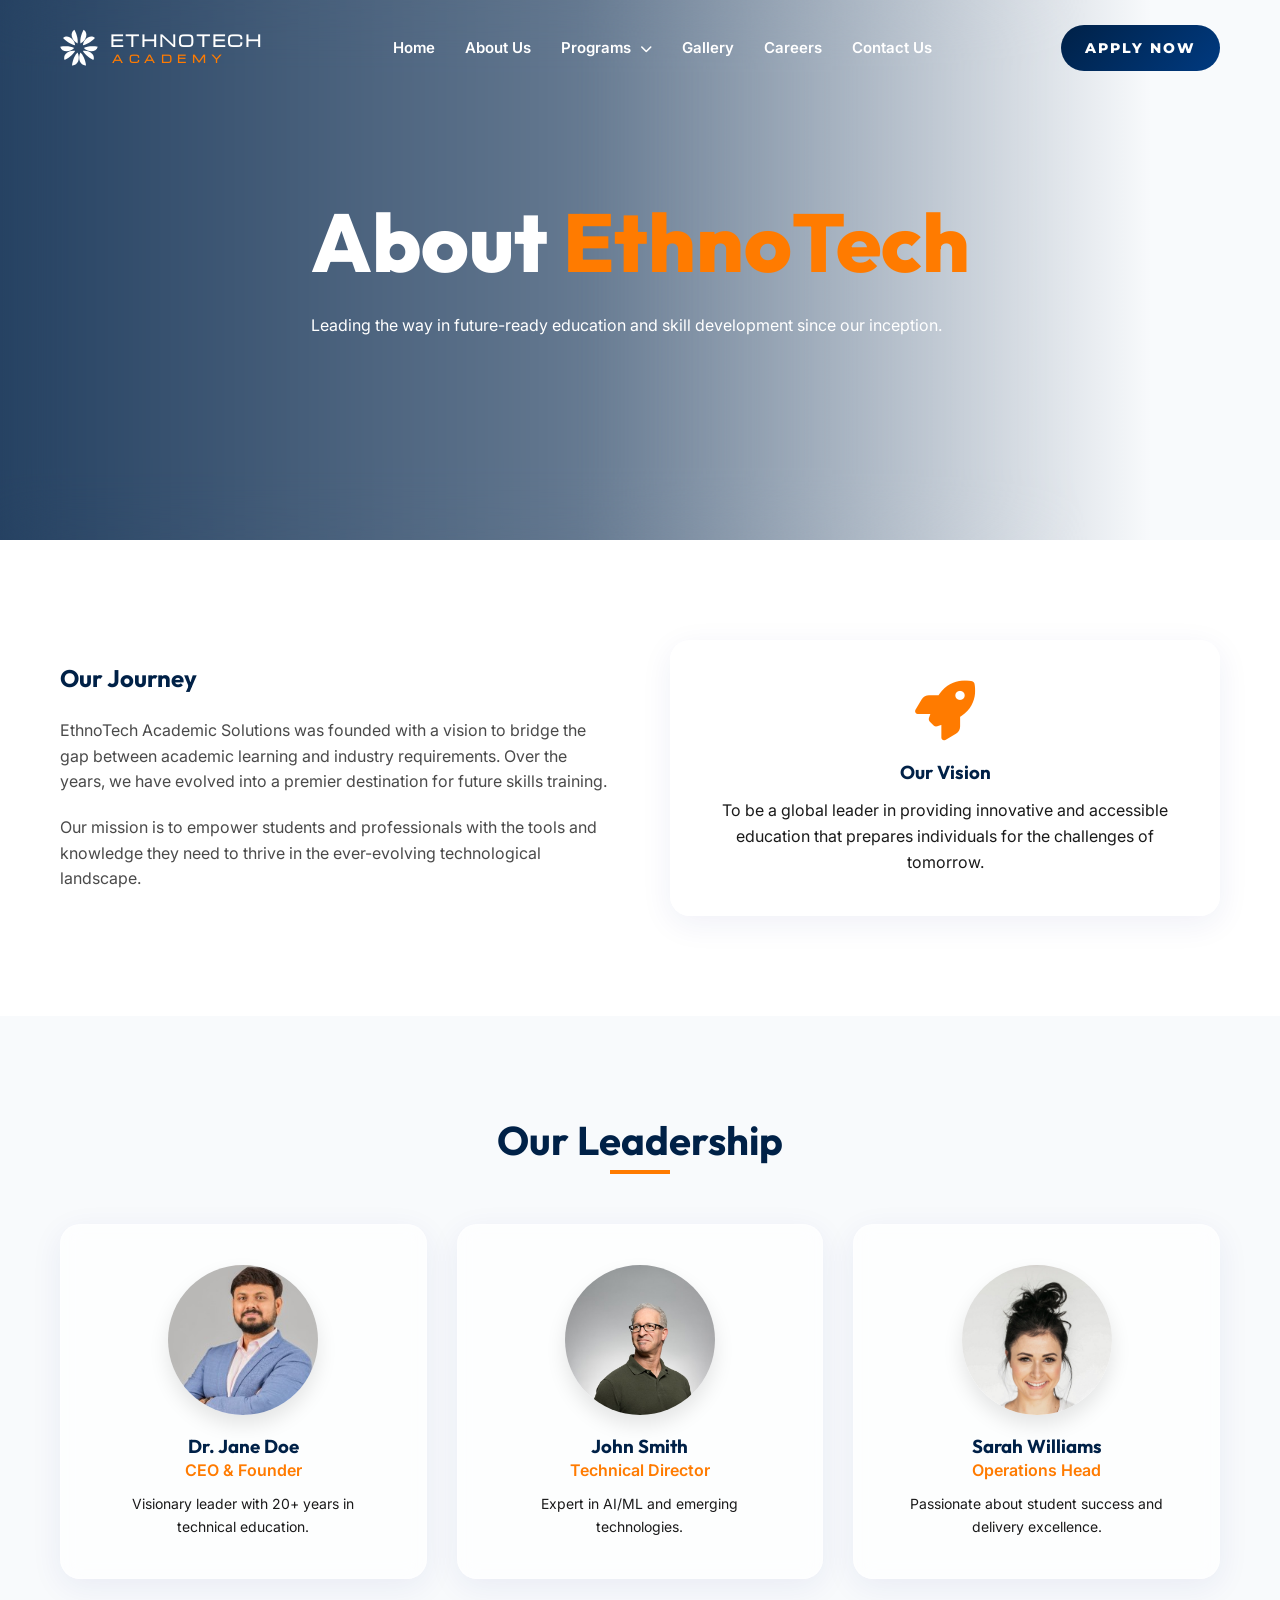
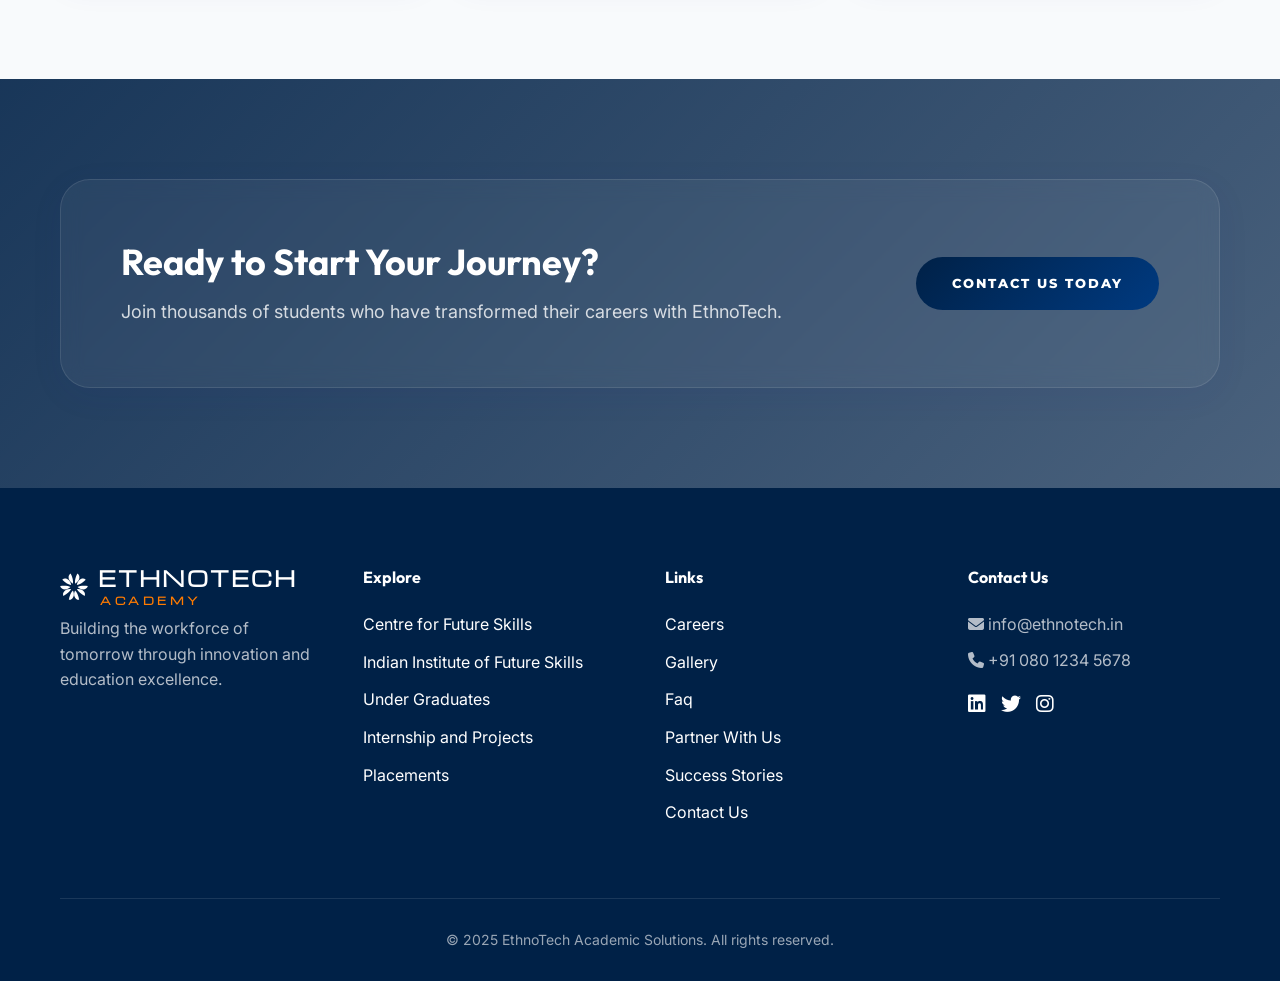
==== commit f2f4a1b4: "UI" ====
--- a/about-us.html
+++ b/about-us.html
@@ -1,214 +1,201 @@
 <!DOCTYPE html>
+
 <html lang="en">
-
 <head>
-    <meta charset="UTF-8">
-    <meta name="viewport" content="width=device-width, initial-scale=1.0">
-    <title>About Us | RMX Academy</title>
-    <link rel="stylesheet" href="index.css">
-    <link rel="stylesheet" href="https://cdnjs.cloudflare.com/ajax/libs/font-awesome/6.4.0/css/all.min.css">
+<meta charset="utf-8"/>
+<meta content="width=device-width, initial-scale=1.0" name="viewport"/>
+<title>About Us | EthnoTech Academy</title>
+<link href="index.css?v=14" rel="stylesheet"/>
+<link href="https://cdnjs.cloudflare.com/ajax/libs/font-awesome/6.4.0/css/all.min.css" rel="stylesheet"/>
+
+
+
 </head>
-
 <body ontouchstart="">
-    <header id="header">
-        <div class="container">
-            <nav>
-                <a href="index.html" class="logo">RMX<span> ACADEMY</span></a>
-                <button class="mobile-nav-toggle"><i class="fas fa-bars"></i></button>
-                <div class="nav-links">
-                    <div class="nav-item">
-                        <a href="index.html">Home</a>
-                    </div>
-                    <div class="nav-item">
-                        <a href="about-us.html">About Us</a>
-                    </div>
-                    <div class="nav-item">
-                        <a href="#">Programs <i class="fas fa-chevron-down"></i></a>
-                        <div class="mega-menu glass">
-                            <div class="menu-category">
-                                <div class="menu-category-btn active" data-category="institutions">
+<header id="header">
+<div class="container">
+<nav>
+<a class="logo" href="index.html"><svg class="logo-icon" viewbox="0 0 100 100" xmlns="http://www.w3.org/2000/svg"><g fill="currentColor" transform="translate(50, 50)"><g transform="rotate(0)"><path d="M -4,-12 C -20,-20 -25,-40 -12,-48 C -5,-35 -2,-20 -4,-12"></path><path d="M 4,-12 C 20,-20 25,-40 12,-48 C 5,-35 2,-20 4,-12"></path></g><g transform="rotate(72)"><path d="M -4,-12 C -20,-20 -25,-40 -12,-48 C -5,-35 -2,-20 -4,-12"></path><path d="M 4,-12 C 20,-20 25,-40 12,-48 C 5,-35 2,-20 4,-12"></path></g><g transform="rotate(144)"><path d="M -4,-12 C -20,-20 -25,-40 -12,-48 C -5,-35 -2,-20 -4,-12"></path><path d="M 4,-12 C 20,-20 25,-40 12,-48 C 5,-35 2,-20 4,-12"></path></g><g transform="rotate(216)"><path d="M -4,-12 C -20,-20 -25,-40 -12,-48 C -5,-35 -2,-20 -4,-12"></path><path d="M 4,-12 C 20,-20 25,-40 12,-48 C 5,-35 2,-20 4,-12"></path></g><g transform="rotate(288)"><path d="M -4,-12 C -20,-20 -25,-40 -12,-48 C -5,-35 -2,-20 -4,-12"></path><path d="M 4,-12 C 20,-20 25,-40 12,-48 C 5,-35 2,-20 4,-12"></path></g></g></svg><span class="logo-text"><span class="ethnotech">ETHNOTECH</span><span class="academy">ACADEMY</span></span></a>
+<button class="mobile-nav-toggle"><i class="fas fa-bars"></i></button>
+<div class="nav-links">
+<div class="nav-item">
+<a href="index.html">Home</a>
+</div>
+<div class="nav-item">
+<a href="about-us.html">About Us</a>
+</div>
+<div class="nav-item">
+<a href="#">Programs <i class="fas fa-chevron-down"></i></a>
+<div class="mega-menu glass">
+<div class="menu-category">
+<div class="menu-category-btn active" data-category="institutions">
                                     For Institution <i class="fas fa-chevron-right"></i>
-                                </div>
-                                <div class="menu-category-btn" data-category="students">
+</div>
+<div class="menu-category-btn" data-category="students">
                                     For Students <i class="fas fa-chevron-right"></i>
-                                </div>
-                            </div>
-                            <div class="menu-list">
-                                <div id="institutions-list" class="category-content">
-                                    <h4>Institutional Programs</h4>
-                                    <ul>
-                                        <li><a href="program-future-skills.html">Centre for Future Skills</a></li>
-                                        <li><a href="program-iifs.html">Indian Institute of Future Skills</a></li>
-                                        <li><a href="program-finishing-school.html">Finishing School</a></li>
-                                    </ul>
-                                </div>
-                                <div id="students-list" class="category-content" style="display: none;">
-                                    <h4>Student Programs</h4>
-                                    <ul>
-                                        <li><a href="program-undergraduate.html">Under Graduate Programs</a></li>
-                                        <li><a href="program-internships.html">Internship and Projects</a></li>
-                                        <li><a href="program-placements.html">Placements</a></li>
-                                    </ul>
-                                </div>
-                            </div>
-                        </div>
-                    </div>
-                    <div class="nav-item">
-                        <a href="gallery.html">Gallery</a>
-                    </div>
-                    <div class="nav-item">
-                        <a href="careers.html">Careers</a>
-                    </div>
-                    <div class="nav-item">
-                        <a href="contact-us.html">Contact Us</a>
-                    </div>
-                    <a href="contact-us.html" class="btn btn-primary">Apply Now</a>
-                </div>
-                <a href="contact-us.html" class="btn btn-primary" style="padding: 12px 24px; font-size: 14px;">Apply
+</div>
+</div>
+<div class="menu-list">
+<div class="category-content" id="institutions-list">
+<h4>Institutional Programs</h4>
+<ul>
+<li><a href="program-future-skills.html">Centre for Future Skills</a></li>
+<li><a href="program-iifs.html">Indian Institute of Future Skills</a></li>
+<li><a href="program-finishing-school.html">Finishing School</a></li>
+</ul>
+</div>
+<div class="category-content" id="students-list" style="display: none;">
+<h4>Student Programs</h4>
+<ul>
+<li><a href="program-undergraduate.html">Under Graduate Programs</a></li>
+<li><a href="program-internships.html">Internship and Projects</a></li>
+<li><a href="program-placements.html">Placements</a></li>
+</ul>
+</div>
+</div>
+</div>
+</div>
+<div class="nav-item">
+<a href="gallery.html">Gallery</a>
+</div>
+<div class="nav-item">
+<a href="careers.html">Careers</a>
+</div>
+<div class="nav-item">
+<a href="contact-us.html">Contact Us</a>
+</div>
+<a class="btn btn-primary" href="contact-us.html">Apply Now</a>
+</div>
+<a class="btn btn-primary" href="contact-us.html" style="padding: 12px 24px; font-size: 14px;">Apply
                     Now</a>
-            </nav>
-        </div>
-    </header>
-
-    <section class="hero" style="height: 60vh;">
-        <div class="container">
-            <div class="hero-content reveal">
-                <h1>About <span>RMX</span></h1>
-                <p>Leading the way in future-ready education and skill development since our inception.</p>
-            </div>
-        </div>
-    </section>
-
-    <section class="about-details" style="padding: var(--section-padding); background: white;">
-        <div class="container">
-            <div class="reveal responsive-grid">
-                <div>
-                    <h2 style="margin-bottom: 25px;">Our Journey</h2>
-                    <p style="margin-bottom: 20px; color: var(--text-secondary);">RMX Academic Solutions was
+</nav>
+</div>
+</header>
+<section class="hero" style="height: 60vh;">
+<div class="container">
+<div class="hero-content reveal">
+<h1>About <span>EthnoTech</span></h1>
+<p>Leading the way in future-ready education and skill development since our inception.</p>
+</div>
+</div>
+</section>
+<section class="about-details" style="padding: var(--section-padding); background: white;">
+<div class="container">
+<div class="reveal responsive-grid">
+<div>
+<h2 style="margin-bottom: 25px;">Our Journey</h2>
+<p style="margin-bottom: 20px; color: var(--text-secondary);">EthnoTech Academic Solutions was
                         founded with a vision to bridge the gap between academic learning and industry requirements.
                         Over the years, we have evolved into a premier destination for future skills training.</p>
-                    <p style="color: var(--text-secondary);">Our mission is to empower students and professionals with
+<p style="color: var(--text-secondary);">Our mission is to empower students and professionals with
                         the tools and knowledge they need to thrive in the ever-evolving technological landscape.</p>
-                </div>
-                <div class="glass" style="padding: 40px; border-radius: 20px; text-align: center;">
-                    <i class="fas fa-rocket"
-                        style="font-size: 60px; color: var(--secondary-color); margin-bottom: 20px;"></i>
-                    <h3 style="margin-bottom: 15px;">Our Vision</h3>
-                    <p>To be a global leader in providing innovative and accessible education that prepares individuals
+</div>
+<div class="glass" style="padding: 40px; border-radius: 20px; text-align: center;">
+<i class="fas fa-rocket" style="font-size: 60px; color: var(--secondary-color); margin-bottom: 20px;"></i>
+<h3 style="margin-bottom: 15px;">Our Vision</h3>
+<p>To be a global leader in providing innovative and accessible education that prepares individuals
                         for the challenges of tomorrow.</p>
-                </div>
-            </div>
-        </div>
-    </section>
-
-    <section class="team" style="padding: var(--section-padding);">
-        <div class="container">
-            <div class="section-title reveal">
-                <h2>Our Leadership</h2>
-            </div>
-            <div class="services-grid" style="grid-template-columns: repeat(auto-fit, minmax(250px, 1fr));">
-                <div class="service-card glass reveal" style="text-align: center;">
-                    <div
-                        style="width: 150px; height: 150px; margin: 0 auto 20px; overflow: hidden; border-radius: 50%; box-shadow: 0 10px 20px rgba(0,0,0,0.1);">
-                        <img src="assets/team/team_jane.jpg" alt="Dr. Jane Doe"
-                            style="width: 100%; height: 100%; object-fit: cover; object-position: center top;">
-                    </div>
-                    <h3>Dr. Jane Doe</h3>
-                    <p style="color: var(--secondary-color); font-weight: 600;">CEO & Founder</p>
-                    <p style="font-size: 14px; margin-top: 10px;">Visionary leader with 20+ years in technical
+</div>
+</div>
+</div>
+</section>
+<section class="team" style="padding: var(--section-padding);">
+<div class="container">
+<div class="section-title reveal">
+<h2>Our Leadership</h2>
+</div>
+<div class="services-grid" style="grid-template-columns: repeat(auto-fit, minmax(250px, 1fr));">
+<div class="service-card glass reveal" style="text-align: center;">
+<div style="width: 150px; height: 150px; margin: 0 auto 20px; overflow: hidden; border-radius: 50%; box-shadow: 0 10px 20px rgba(0,0,0,0.1);">
+<img alt="Dr. Jane Doe" src="assets/team/team_jane.jpg" style="width: 100%; height: 100%; object-fit: cover; object-position: center top;"/>
+</div>
+<h3>Dr. Jane Doe</h3>
+<p style="color: var(--secondary-color); font-weight: 600;">CEO &amp; Founder</p>
+<p style="font-size: 14px; margin-top: 10px;">Visionary leader with 20+ years in technical
                         education.</p>
-                </div>
-                <div class="service-card glass reveal" style="text-align: center;">
-                    <div
-                        style="width: 150px; height: 150px; margin: 0 auto 20px; overflow: hidden; border-radius: 50%; box-shadow: 0 10px 20px rgba(0,0,0,0.1);">
-                        <img src="assets/team/team_john.jpg" alt="John Smith"
-                            style="width: 100%; height: 100%; object-fit: cover; object-position: center top;">
-                    </div>
-                    <h3>John Smith</h3>
-                    <p style="color: var(--secondary-color); font-weight: 600;">Technical Director</p>
-                    <p style="font-size: 14px; margin-top: 10px;">Expert in AI/ML and emerging technologies.</p>
-                </div>
-                <div class="service-card glass reveal" style="text-align: center;">
-                    <div
-                        style="width: 150px; height: 150px; margin: 0 auto 20px; overflow: hidden; border-radius: 50%; box-shadow: 0 10px 20px rgba(0,0,0,0.1);">
-                        <img src="assets/team/team_sarah.jpg" alt="Sarah Williams"
-                            style="width: 100%; height: 100%; object-fit: cover; object-position: center top;">
-                    </div>
-                    <h3>Sarah Williams</h3>
-                    <p style="color: var(--secondary-color); font-weight: 600;">Operations Head</p>
-                    <p style="font-size: 14px; margin-top: 10px;">Passionate about student success and delivery
+</div>
+<div class="service-card glass reveal" style="text-align: center;">
+<div style="width: 150px; height: 150px; margin: 0 auto 20px; overflow: hidden; border-radius: 50%; box-shadow: 0 10px 20px rgba(0,0,0,0.1);">
+<img alt="John Smith" src="assets/team/team_john.jpg" style="width: 100%; height: 100%; object-fit: cover; object-position: center top;"/>
+</div>
+<h3>John Smith</h3>
+<p style="color: var(--secondary-color); font-weight: 600;">Technical Director</p>
+<p style="font-size: 14px; margin-top: 10px;">Expert in AI/ML and emerging technologies.</p>
+</div>
+<div class="service-card glass reveal" style="text-align: center;">
+<div style="width: 150px; height: 150px; margin: 0 auto 20px; overflow: hidden; border-radius: 50%; box-shadow: 0 10px 20px rgba(0,0,0,0.1);">
+<img alt="Sarah Williams" src="assets/team/team_sarah.jpg" style="width: 100%; height: 100%; object-fit: cover; object-position: center top;"/>
+</div>
+<h3>Sarah Williams</h3>
+<p style="color: var(--secondary-color); font-weight: 600;">Operations Head</p>
+<p style="font-size: 14px; margin-top: 10px;">Passionate about student success and delivery
                         excellence.</p>
-                </div>
-            </div>
-        </div>
-    </section>
-
-    <section class="contact-cta">
-        <div class="container">
-            <div class="cta-box glass reveal">
-                <div class="cta-content">
-                    <h2>Ready to Start Your Journey?</h2>
-                    <p>Join thousands of students who have transformed their careers with RMX.</p>
-                </div>
-                <a href="contact-us.html" class="btn btn-primary">Contact Us Today</a>
-            </div>
-        </div>
-    </section>
-
-    <footer>
-        <div class="container">
-            <div class="footer-grid">
-                <div class="footer-col">
-                    <a href="#" class="logo"
-                        style="color: white; margin-bottom: 20px; display: block;">RMX<span> ACADEMY</span></a>
-                    <p style="color: rgba(255,255,255,0.7);">Building the workforce of tomorrow through
+</div>
+</div>
+</div>
+</section>
+<section class="contact-cta">
+<div class="container">
+<div class="cta-box glass reveal">
+<div class="cta-content">
+<h2>Ready to Start Your Journey?</h2>
+<p>Join thousands of students who have transformed their careers with EthnoTech.</p>
+</div>
+<a class="btn btn-primary" href="contact-us.html">Contact Us Today</a>
+</div>
+</div>
+</section>
+<footer>
+<div class="container">
+<div class="footer-grid">
+<div class="footer-col">
+<a class="logo" href="#" style="color: white; margin-bottom: 20px; display: inline-flex; align-items: center;"><svg class="logo-icon" style="width: 28px !important; height: 28px !important; margin-right: 10px !important;" viewbox="0 0 100 100" xmlns="http://www.w3.org/2000/svg"><g fill="currentColor" transform="translate(50, 50)"><g transform="rotate(0)"><path d="M -4,-12 C -20,-20 -25,-40 -12,-48 C -5,-35 -2,-20 -4,-12"></path><path d="M 4,-12 C 20,-20 25,-40 12,-48 C 5,-35 2,-20 4,-12"></path></g><g transform="rotate(72)"><path d="M -4,-12 C -20,-20 -25,-40 -12,-48 C -5,-35 -2,-20 -4,-12"></path><path d="M 4,-12 C 20,-20 25,-40 12,-48 C 5,-35 2,-20 4,-12"></path></g><g transform="rotate(144)"><path d="M -4,-12 C -20,-20 -25,-40 -12,-48 C -5,-35 -2,-20 -4,-12"></path><path d="M 4,-12 C 20,-20 25,-40 12,-48 C 5,-35 2,-20 4,-12"></path></g><g transform="rotate(216)"><path d="M -4,-12 C -20,-20 -25,-40 -12,-48 C -5,-35 -2,-20 -4,-12"></path><path d="M 4,-12 C 20,-20 25,-40 12,-48 C 5,-35 2,-20 4,-12"></path></g><g transform="rotate(288)"><path d="M -4,-12 C -20,-20 -25,-40 -12,-48 C -5,-35 -2,-20 -4,-12"></path><path d="M 4,-12 C 20,-20 25,-40 12,-48 C 5,-35 2,-20 4,-12"></path></g></g></svg><span class="logo-text"><span class="ethnotech" style="font-size: 20px !important;">ETHNOTECH</span><span class="academy" style="font-size: 10px !important; letter-spacing: 3.5px !important; margin-top: 8px !important;">ACADEMY</span></span></a>
+<p style="color: rgba(255,255,255,0.7);">Building the workforce of tomorrow through
                         innovation
                         and
                         education excellence.</p>
-                </div>
-                <div class="footer-col">
-                    <h4>Explore</h4>
-                    <ul>
-                        <li><a href="program-future-skills.html">Centre for Future Skills</a></li>
-                        <li><a href="program-iifs.html">Indian Institute of Future Skills</a></li>
-                        <li><a href="program-undergraduate.html">Under Graduates</a></li>
-                        <li><a href="program-internships.html">Internship and Projects</a></li>
-                        <li><a href="program-placements.html">Placements</a></li>
-                    </ul>
-                </div>
-                <div class="footer-col">
-                    <h4>Links</h4>
-                    <ul>
-                        <li><a href="careers.html">Careers</a></li>
-                        <li><a href="gallery.html">Gallery</a></li>
-                        <li><a href="faq.html">Faq</a></li>
-                        <li><a href="partnerships.html">Partner With Us</a></li>
-                        <li><a href="success-stories.html">Success Stories</a></li>
-                        <li><a href="contact-us.html">Contact Us</a></li>
-                    </ul>
-                </div>
-                <div class="footer-col">
-                    <h4>Contact Us</h4>
-                    <p style="color: rgba(255,255,255,0.7);"><i class="fas fa-envelope"></i>
-                        info@rmx.in</p>
-                    <p style="color: rgba(255,255,255,0.7); margin-top: 10px;"><i class="fas fa-phone"></i>
+</div>
+<div class="footer-col">
+<h4>Explore</h4>
+<ul>
+<li><a href="program-future-skills.html">Centre for Future Skills</a></li>
+<li><a href="program-iifs.html">Indian Institute of Future Skills</a></li>
+<li><a href="program-undergraduate.html">Under Graduates</a></li>
+<li><a href="program-internships.html">Internship and Projects</a></li>
+<li><a href="program-placements.html">Placements</a></li>
+</ul>
+</div>
+<div class="footer-col">
+<h4>Links</h4>
+<ul>
+<li><a href="careers.html">Careers</a></li>
+<li><a href="gallery.html">Gallery</a></li>
+<li><a href="faq.html">Faq</a></li>
+<li><a href="partnerships.html">Partner With Us</a></li>
+<li><a href="success-stories.html">Success Stories</a></li>
+<li><a href="contact-us.html">Contact Us</a></li>
+</ul>
+</div>
+<div class="footer-col">
+<h4>Contact Us</h4>
+<p style="color: rgba(255,255,255,0.7);"><i class="fas fa-envelope"></i>
+                        info@ethnotech.in</p>
+<p style="color: rgba(255,255,255,0.7); margin-top: 10px;"><i class="fas fa-phone"></i>
                         +91 080
                         1234
                         5678</p>
-                    <div class="social-links" style="margin-top: 20px; display: flex; gap: 15px;">
-                        <a href="#"><i class="fab fa-linkedin" style="font-size: 20px;"></i></a>
-                        <a href="#"><i class="fab fa-twitter" style="font-size: 20px;"></i></a>
-                        <a href="#"><i class="fab fa-instagram" style="font-size: 20px;"></i></a>
-                    </div>
-                </div>
-            </div>
-            <div class="footer-bottom">
-                <p>&copy; 2025 RMX Academic Solutions. All rights reserved.</p>
-            </div>
-        </div>
-    </footer>
-
-    <script src="main.js"></script>
+<div class="social-links" style="margin-top: 20px; display: flex; gap: 15px;">
+<a href="#"><i class="fab fa-linkedin" style="font-size: 20px;"></i></a>
+<a href="#"><i class="fab fa-twitter" style="font-size: 20px;"></i></a>
+<a href="#"><i class="fab fa-instagram" style="font-size: 20px;"></i></a>
+</div>
+</div>
+</div>
+<div class="footer-bottom">
+<p>© 2025 EthnoTech Academic Solutions. All rights reserved.</p>
+</div>
+</div>
+</footer>
+<script src="main.js?v=8"></script>
 </body>
-
 </html>
--- a/index.css
+++ b/index.css
@@ -1,4 +1,4 @@
-@import url('https://fonts.googleapis.com/css2?family=Inter:wght@300;400;500;600;700&family=Outfit:wght@300;400;500;600;700;800&display=swap');
+@import url('https://fonts.googleapis.com/css2?family=Inter:wght@300;400;500;600;700&family=Michroma&family=Montserrat:wght@400;700;800;900&family=Outfit:wght@300;400;500;600;700;800&display=swap');
 
 :root {
     /* Color Palette */
@@ -109,21 +109,6 @@
     align-items: center;
 }
 
-@media (max-width: 768px) {
-    .responsive-grid {
-        grid-template-columns: 1fr;
-        text-align: center;
-        gap: 40px;
-    }
-
-    .center-mobile {
-        text-align: center !important;
-        display: flex !important;
-        flex-direction: column !important;
-        align-items: center !important;
-    }
-}
-
 /* Animations */
 @keyframes float {
     0% {
@@ -199,13 +184,13 @@
 /* Buttons */
 .btn {
     display: inline-block;
-    padding: 14px 32px;
+    padding: 16px 36px;
     border-radius: 50px;
-    font-family: var(--font-heading);
-    font-weight: 700;
+    font-family: 'Montserrat', sans-serif;
+    font-weight: 800;
     text-transform: uppercase;
-    font-size: 14px;
-    letter-spacing: 1.5px;
+    font-size: 13px;
+    letter-spacing: 2px;
     cursor: pointer;
     transition: all 0.4s cubic-bezier(0.175, 0.885, 0.32, 1.275);
     border: none;
@@ -217,7 +202,7 @@
 .btn-primary {
     background: linear-gradient(135deg, var(--primary-color) 0%, #003a80 100%);
     color: white;
-    box-shadow: 0 10px 20px -5px rgba(0, 33, 71, 0.3);
+    box-shadow: none;
 }
 
 .btn-primary::after {
@@ -235,7 +220,7 @@
 
 .btn-primary:hover {
     transform: translateY(-5px) scale(1.02);
-    box-shadow: 0 20px 30px -10px rgba(0, 33, 71, 0.5);
+    box-shadow: none;
     color: white;
 }
 
@@ -310,19 +295,58 @@
 
 /* Logo Styling */
 .logo {
-    font-family: var(--font-heading);
-    font-size: 24px;
-    font-weight: 800;
+    font-family: 'Michroma', sans-serif;
+    font-size: 30px;
+    font-weight: 700;
     color: white;
     letter-spacing: 1px;
+    text-transform: uppercase;
+    display: inline-flex;
+    align-items: center;
+    line-height: 1;
 }
 
 .scrolled .logo {
     color: var(--primary-color);
 }
 
-.logo span {
+.logo-icon {
+    width: 38px;
+    height: 38px;
+    margin-right: 12px;
+    flex-shrink: 0;
+    fill: var(--accent-color);
+    transition: fill var(--transition-smooth);
+}
+
+header:not(.scrolled) .logo-icon {
+    fill: white;
+}
+
+.logo-text {
+    display: flex;
+    flex-direction: column;
+    align-items: flex-start;
+}
+
+.logo .ethnotech {
+    color: inherit;
+    font-size: 15px;
+    letter-spacing: 2px;
+    font-family: 'Michroma', sans-serif;
+    font-weight: 700;
+    line-height: 1;
+}
+
+.logo .academy {
     color: var(--secondary-color);
+    font-size: 10px;
+    letter-spacing: 0.55em;
+    font-family: 'Michroma', sans-serif;
+    font-weight: 700;
+    margin-top: 6px;
+    line-height: 1;
+    margin-left: 2px;
 }
 
 /* Navigation & Mega Menu */
@@ -465,10 +489,30 @@
     left: 0;
     width: 100%;
     height: 100%;
-    background: linear-gradient(90deg,
-            rgba(0, 33, 71, 0.95) 0%,
-            rgba(0, 33, 71, 0.8) 40%,
-            rgba(0, 33, 71, 0.2) 100%);
+    background: linear-gradient(to right,
+            rgba(0, 33, 71, 0.85) 0%,
+            rgba(0, 33, 71, 0.6) 45%,
+            transparent 90%);
+    z-index: 1;
+}
+
+.hero::after {
+    content: '';
+    position: absolute;
+    top: 0;
+    left: 0;
+    width: 100%;
+    height: 100%;
+    backdrop-filter: blur(30px);
+    -webkit-backdrop-filter: blur(30px);
+    mask-image: linear-gradient(to right,
+            black 0%,
+            black 45%,
+            transparent 85%);
+    -webkit-mask-image: linear-gradient(to right,
+            black 0%,
+            black 45%,
+            transparent 85%);
     z-index: 1;
 }
 
@@ -522,7 +566,7 @@
 
 /* Stats Section */
 .stats {
-    padding: var(--section-padding);
+    padding: 20px 0 100px;
     background-color: var(--bg-white);
 }
 
@@ -933,6 +977,7 @@
 }
 
 /* Responsive Fixes & Mobile Navigation */
+
 .mobile-nav-toggle {
     display: none;
     background: none;
@@ -948,24 +993,9 @@
     color: var(--primary-color);
 }
 
-@media (max-width: 992px) {
-    .container {
-        padding: 0 30px;
-    }
-
-    .hero h1 {
-        font-size: 60px;
-    }
-
-    .mega-menu {
-        width: 100%;
-        max-width: 500px;
-    }
-}
-
 @media (max-width: 768px) {
     header {
-        padding: 15px 0;
+        padding: 10px 0;
     }
 
     .mobile-nav-toggle {
@@ -1132,7 +1162,30 @@
 
     .hero {
         text-align: center;
-        padding-top: 100px;
+        padding-top: 0;
+        margin-top: 0;
+    }
+
+    .hero::before {
+        background: linear-gradient(to bottom,
+                rgba(0, 33, 71, 0.85) 0%,
+                rgba(0, 33, 71, 0.7) 50%,
+                transparent 100%);
+        width: 100%;
+    }
+
+    .hero::after {
+        mask-image: linear-gradient(to bottom,
+                black 0%,
+                black 55%,
+                transparent 95%);
+        -webkit-mask-image: linear-gradient(to bottom,
+                black 0%,
+                black 55%,
+                transparent 95%);
+        width: 100%;
+        backdrop-filter: blur(20px);
+        -webkit-backdrop-filter: blur(20px);
     }
 
     .hero h1 {
@@ -1148,18 +1201,32 @@
         width: 100%;
     }
 
+    .slider-arrow-prev,
+    .slider-arrow-next {
+        display: none !important;
+    }
+
+    .hero-subtitle {
+        display: flex;
+        flex-wrap: wrap;
+        justify-content: center;
+        gap: 8px;
+        margin-bottom: 15px;
+    }
+
     .hero-subtitle span:not(.separator) {
         background: rgba(255, 255, 255, 0.1);
         backdrop-filter: blur(8px);
         -webkit-backdrop-filter: blur(8px);
-        padding: 8px 16px;
+        padding: 6px 12px;
         border-radius: 50px;
         border: 1px solid rgba(255, 255, 255, 0.2);
         display: flex;
         align-items: center;
-        gap: 8px;
+        gap: 6px;
         width: fit-content;
         color: white;
+        font-size: 11px;
     }
 
     .hero-subtitle span i {
@@ -1205,6 +1272,25 @@
         gap: 30px;
     }
 
+    .collab-btns {
+        justify-content: center;
+        margin-top: 30px;
+        gap: 12px;
+    }
+
+    .collab-btns .btn {
+        min-width: 120px;
+        padding: 7px 15px;
+        font-size: 10px;
+        letter-spacing: 0.5px;
+    }
+
+    .btn {
+        padding: 10px 24px;
+        font-size: 13px;
+        min-width: 140px;
+    }
+
     .collab-content h2,
     .cfs-content h2,
     .section-title h2 {
@@ -1223,54 +1309,57 @@
     }
 
     .footer-grid {
-        grid-template-columns: 1fr;
-        gap: 40px;
-        text-align: center;
+        grid-template-columns: repeat(2, 1fr);
+        gap: 30px;
+        text-align: left;
+    }
+
+    .footer-col:nth-child(3) {
+        text-align: right;
+    }
+
+    .footer-col:first-child,
+    .footer-col:last-child {
+        grid-column: span 2;
+    }
+
+    .footer-col:nth-child(2) h4,
+    .footer-col:nth-child(3) h4 {
+        display: none;
     }
 
     .social-links {
-        justify-content: center;
+        justify-content: flex-start;
     }
 
     .institutional-single-img {
         margin-left: 0;
-        margin-top: 30px;
+        margin-top: 20px;
         width: 100%;
-    }
-}
-
-@media (max-width: 480px) {
-    .hero h1 {
-        font-size: 28px;
-    }
-
-    .btn {
-        width: auto;
-        min-width: 140px;
-        padding: 10px 20px;
-        font-size: 12px;
-        letter-spacing: 1px;
-    }
-
-    .collab-btns .btn {
-        min-width: 120px;
-        padding: 8px 16px;
-        font-size: 11px;
-    }
-
-    .btn-group {
-        flex-direction: row;
-        justify-content: center;
-        gap: 10px;
-    }
-
-    .hero-description {
-        font-size: 14px;
-        margin-bottom: 30px;
-    }
-
-    .section-padding {
-        padding: 40px 0;
+        max-width: 100%;
+        transform: scale(1.15);
+        transform-origin: center center;
+    }
+
+    .institutional-logos-container {
+        padding: 20px 0 30px;
+        overflow: visible;
+    }
+
+    .institutional-partners {
+        padding-top: 30px;
+        padding-bottom: 30px;
+    }
+
+    .institutional-single-img {
+        margin-top: 0;
+        margin-bottom: 0;
+    }
+
+    .stats {
+        padding-top: 30px !important;
+        padding-bottom: 40px !important;
+        margin-top: 0px !important;
     }
 }
 
@@ -1283,218 +1372,57 @@
 }
 
 /* Corporate Partners Section */
-.partners {
-    padding: var(--section-padding);
-    background-color: var(--bg-light);
-}
-
-:root {
-    --total-logos: 16;
-    --visible-logos: 4;
-}
-
-.partners-slider-container {
-    width: 100%;
-    overflow: hidden;
-    padding: 30px 0;
-    position: relative;
-    mask-image: linear-gradient(to right, transparent, black 10%, black 90%, transparent);
-    -webkit-mask-image: linear-gradient(to right, transparent, black 10%, black 90%, transparent);
-}
-
-.slider-track {
-    display: flex;
-    width: calc(100% * var(--total-logos) / var(--visible-logos));
-    animation: slide-stepped 20s infinite cubic-bezier(0.45, 0.05, 0.55, 0.95);
-}
-
-@keyframes slide-stepped {
-
-    0%,
-    15% {
-        transform: translateX(0);
-    }
-
-    20%,
-    35% {
-        transform: translateX(-25%);
-    }
-
-    40%,
-    55% {
-        transform: translateX(-50%);
-    }
-
-    60%,
-    75% {
-        transform: translateX(-75%);
-    }
-
-    80%,
-    95% {
-        transform: translateX(0);
-    }
-
-    /* Reset cleanly */
-    100% {
-        transform: translateX(0);
-    }
-}
-
-.partners-grid {
-    display: flex;
-    flex-wrap: nowrap;
-    align-items: center;
-    width: 100%;
-}
-
-.partner-logo {
-    flex: 0 0 calc(100% / var(--total-logos));
-    height: 180px;
-    display: flex;
-    align-items: center;
-    justify-content: center;
-    padding: 20px;
-    transition: var(--transition-smooth);
-    opacity: 0.9;
-    filter: grayscale(100%);
-}
-
-@media (max-width: 1200px) {
-    :root {
-        --visible-logos: 3;
-    }
-
-    .slider-track {
-        animation: slide-stepped-tablet 20s infinite cubic-bezier(0.45, 0.05, 0.55, 0.95);
-    }
-
-    @keyframes slide-stepped-tablet {
-
-        0%,
-        15% {
-            transform: translateX(0);
-        }
-
-        20%,
-        35% {
-            transform: translateX(calc(-100% / (var(--total-logos)/var(--visible-logos))));
-        }
-
-        40%,
-        55% {
-            transform: translateX(calc(-200% / (var(--total-logos)/var(--visible-logos))));
-        }
-
-        60%,
-        75% {
-            transform: translateX(calc(-300% / (var(--total-logos)/var(--visible-logos))));
-        }
-
-        80%,
-        95% {
-            transform: translateX(calc(-400% / (var(--total-logos)/var(--visible-logos))));
-        }
-
-        100% {
-            transform: translateX(0);
-        }
-    }
-}
-
-@media (max-width: 768px) {
-    :root {
-        --visible-logos: 2;
-    }
-
-    .slider-track {
-        animation: slide-stepped-mobile 20s infinite cubic-bezier(0.45, 0.05, 0.55, 0.95);
-    }
-
-    @keyframes slide-stepped-mobile {
-
-        0%,
-        10% {
-            transform: translateX(0);
-        }
-
-        12%,
-        22% {
-            transform: translateX(-12.5%);
-        }
-
-        24%,
-        34% {
-            transform: translateX(-25%);
-        }
-
-        36%,
-        46% {
-            transform: translateX(-37.5%);
-        }
-
-        48%,
-        58% {
-            transform: translateX(-50%);
-        }
-
-        60%,
-        70% {
-            transform: translateX(-62.5%);
-        }
-
-        72%,
-        82% {
-            transform: translateX(-75%);
-        }
-
-        84%,
-        94% {
-            transform: translateX(-87.5%);
-        }
-
-        100% {
-            transform: translateX(0);
-        }
-    }
-}
-
-/* Pause animation on hover for better user experience */
-.partners-slider-container:hover .slider-track {
-    animation-play-state: paused;
-}
-
-.partner-logo:hover {
-    opacity: 1;
-    filter: grayscale(0%);
-    transform: scale(1.05);
-}
-
-.partner-logo img {
-    max-width: 100%;
-    max-height: 100%;
-    object-fit: contain;
-}
-
-.partners-cta {
-    text-align: center;
-    margin-top: 60px;
-}
-
-.partners-cta .btn {
-    padding: 12px 35px;
-    font-size: 14px;
-}
-
 /* Institutional Partners Section */
 .institutional-partners {
     background-color: var(--bg-white);
     padding-top: 60px;
-    padding-bottom: 80px;
+    padding-bottom: 20px;
 }
 
 .institutional-partners .section-title {
     margin-bottom: 40px;
+}
+
+/* Corporate Partners Slider */
+.corporate-partners {
+    overflow: hidden;
+    padding: 60px 0 100px;
+}
+
+.logo-slider {
+    margin-top: 40px;
+}
+
+.logo-slide img {
+    max-height: 100%;
+    max-width: 100%;
+    width: auto;
+    height: auto;
+    object-fit: contain;
+    transition: var(--transition-smooth);
+}
+
+.logo-slide:hover img {
+    transform: scale(1.1);
+}
+
+.logo-slide {
+    height: 100px;
+    display: flex;
+    align-items: center;
+    justify-content: center;
+    flex: 0 0 25%;
+    padding: 20px;
+}
+
+@media (max-width: 1024px) {
+    .logo-slide {
+        flex: 0 0 50% !important;
+        height: 120px !important;
+    }
+    .logo-slide img {
+        max-height: 80px !important;
+    }
 }
 
 .institutional-logos-container {
@@ -1513,17 +1441,6 @@
     transition: var(--transition-smooth);
     margin: 40px auto 0;
     display: block;
-}
-
-@media (max-width: 768px) {
-    .partner-logo {
-        height: 120px;
-        padding: 10px;
-    }
-
-    .partners-slider-container {
-        padding: 15px 0;
-    }
 }
 
 /* Gallery Section */
@@ -1583,30 +1500,6 @@
     transform: translateY(0);
 }
 
-@media (max-width: 768px) {
-    .gallery-grid {
-        grid-template-columns: 1fr;
-        justify-items: center;
-    }
-
-    .gallery-item {
-        width: 100%;
-        max-width: 450px;
-        height: 250px;
-    }
-
-    .gallery-overlay {
-        opacity: 1;
-        transform: translateY(0);
-        padding: 20px;
-        background: linear-gradient(transparent, rgba(0, 0, 0, 0.8));
-    }
-
-    .gallery-overlay h3 {
-        font-size: 20px;
-    }
-}
-
 /* Contact Page Styles */
 .contact-container {
     display: grid;
@@ -1713,7 +1606,405 @@
     box-shadow: 0 15px 30px rgba(255, 123, 0, 0.3) !important;
 }
 
+/* --- HERO SLIDER --- */
+.slider-container {
+    position: relative;
+    height: 100vh;
+    width: 100%;
+    overflow: hidden;
+    background-color: var(--bg-light);
+}
+
+/* Remove absolute hero pseudo elements to respect slides */
+.slider-container::before,
+.slider-container::after {
+    display: none !important;
+}
+
+.slider-wrapper {
+    display: flex;
+    width: 100%;
+    height: 100%;
+    transition: transform 0.8s cubic-bezier(0.4, 0.0, 0.2, 1);
+}
+
+.slide {
+    position: relative;
+    flex: 0 0 100%;
+    width: 100%;
+    height: 100%;
+    opacity: 1;
+    z-index: 1;
+    display: flex;
+    align-items: center;
+    background-size: cover;
+    background-position: center;
+}
+
+.slide.active {
+    opacity: 1;
+    z-index: 2;
+}
+
+
+
+.slide-content {
+    position: relative;
+    z-index: 3;
+    width: 100%;
+    display: flex;
+    justify-content: space-between;
+    align-items: center;
+    height: 100%;
+}
+
+.slide-content-center {
+    justify-content: flex-start;
+}
+
+/* Slider Controls */
+.slider-arrow {
+    position: absolute;
+    top: 50%;
+    transform: translateY(-50%);
+    width: 50px;
+    height: 50px;
+    border-radius: 50%;
+    background: rgba(0, 0, 0, 0.2);
+    border: 1px solid rgba(255, 255, 255, 0.4);
+    color: white;
+    font-size: 18px;
+    cursor: pointer;
+    z-index: 10;
+    transition: var(--transition-smooth);
+    display: flex;
+    justify-content: center;
+    align-items: center;
+    backdrop-filter: blur(5px);
+}
+
+.slider-arrow:hover {
+    background: var(--primary-color);
+    border-color: var(--primary-color);
+}
+
+.slider-arrow-prev {
+    left: 30px;
+}
+
+.slider-arrow-next {
+    right: 30px;
+}
+
+.slide-1 .slider-arrow {
+    background: rgba(255, 255, 255, 0.2);
+    /* Revert back to light arrows since bg is dark */
+}
+
+/* Slide 1 Specific Styling */
+/* Unified slide background overlay with gradient blur */
+.slide::before,
+.slide .slide-bg {
+    content: "";
+    position: absolute;
+    top: 0;
+    left: 0;
+    width: 100%;
+    height: 100%;
+    background: linear-gradient(to right, rgba(0, 33, 71, 0.85) 0%, rgba(0, 33, 71, 0.6) 45%, transparent 90%);
+
+    /* Frost blur effect */
+    backdrop-filter: blur(12px);
+    -webkit-backdrop-filter: blur(12px);
+
+    /* Mask the entire overlay to fade out rightward smoothly */
+    mask-image: linear-gradient(to right, black 0%, black 45%, transparent 90%);
+    -webkit-mask-image: linear-gradient(to right, black 0%, black 45%, transparent 90%);
+
+    z-index: 1;
+}
+
+.slide-1 .hero-text {
+    flex: 0 0 50%;
+}
+
+    .btn-square {
+        border-radius: 4px;
+    }
+
+    .slide-1 .hero-image-composition {
+        flex: 0 0 50%;
+        position: relative;
+        height: 550px;
+        display: flex;
+        gap: 20px;
+        margin-right: -50px;
+        /* extends right */
+    }
+
+    .comp-col {
+        display: flex;
+        flex-direction: column;
+        gap: 20px;
+        z-index: 2;
+    }
+
+    .comp-main {
+        flex: 1.5;
+    }
+
+    .comp-main img {
+        width: 100%;
+        height: 100%;
+        object-fit: cover;
+        border-radius: 300px 300px 20px 20px;
+        /* Arch shape */
+    }
+
+    .comp-side {
+        flex: 1;
+    }
+
+    .comp-side img {
+        width: 100%;
+        height: calc(50% - 10px);
+        object-fit: cover;
+        border-radius: 20px;
+    }
+
+    .composition-badge {
+        position: absolute;
+        top: 20px;
+        left: -40px;
+        background: #15803d;
+        /* Green badge */
+        color: white;
+        padding: 15px 25px;
+        border-radius: 12px;
+        z-index: 3;
+        display: flex;
+        flex-direction: column;
+        align-items: center;
+        box-shadow: 0 10px 25px rgba(21, 128, 61, 0.3);
+    }
+
+    .badge-number {
+        font-size: 28px;
+        font-weight: 800;
+        line-height: 1;
+    }
+
+    .badge-text {
+        font-size: 14px;
+        font-weight: 500;
+    }
+
+    /* Abstract Shapes Slide 1 */
+    .abstract-shape {
+        position: absolute;
+        z-index: 1;
+    }
+
+    .shape-1 {
+        width: 400px;
+        height: 400px;
+        border: 1px solid rgba(0, 33, 71, 0.1);
+        border-radius: 50%;
+        top: -50px;
+        right: -100px;
+    }
+
+    .shape-2 {
+        width: 180px;
+        height: 25px;
+        background: var(--primary-color);
+        transform: rotate(-45deg);
+        top: 80px;
+        left: 20px;
+        border-radius: 20px;
+    }
+
+    .shape-3 {
+        width: 40px;
+        height: 40px;
+        border: 6px solid var(--secondary-color);
+        border-radius: 50%;
+        bottom: 80px;
+        left: -20px;
+    }
+
+
+    .slide h1 {
+        font-family: "Montserrat", sans-serif;
+        font-size: 72px;
+        font-weight: 900;
+        line-height: 1.1;
+        margin-bottom: 20px;
+        color: white;
+    }
+
+    .slide .hero-subtitle {
+        font-family: "Montserrat", sans-serif;
+        font-size: 12px;
+        font-weight: 800;
+        letter-spacing: 3px;
+        margin-bottom: 20px;
+    }
+
+    .slide .hero-subtitle,
+    .slide .hero-subtitle span,
+    .slide .hero-subtitle i {
+        color: var(--secondary-color) !important;
+        background: transparent !important;
+        border: none !important;
+        padding: 0 !important;
+    }
+
+
+
+    .slide .btn-outline {
+        background: transparent !important;
+        border: 1px solid white !important;
+        color: white !important;
+    }
+
+    .slide h1 span {
+        color: var(--secondary-color) !important;
+    }
+
+
+    .slide .hero-description {
+        font-family: "Inter", sans-serif;
+        font-size: 15px;
+        color: rgba(255, 255, 255, 0.85) !important;
+        max-width: 650px;
+        line-height: 1.7;
+        margin-bottom: 35px;
+        font-weight: 400;
+    }
+
+    .slide .btn-group {
+        margin-top: 10px;
+    }
+
+    .slide h1 {
+        letter-spacing: -1px;
+    }
+
+    /* Premium UI Enhancements for Slide 1 */
+    .slide-1 h1 {
+        font-weight: 400 !important;
+    }
+
+    .slide-1 h1 span {
+        font-weight: 900 !important;
+        background: linear-gradient(90deg, var(--secondary-color) 0%, #ffaa54 100%) !important;
+        -webkit-background-clip: text !important;
+        -webkit-text-fill-color: transparent !important;
+        text-shadow: none !important;
+    }
+
+    .slide .hero-subtitle {
+        display: flex;
+        align-items: center;
+    }
+
+    .slide .hero-subtitle::before {
+        content: "";
+        display: inline-block;
+        width: 30px;
+        height: 3px;
+        background-color: var(--secondary-color);
+        margin-right: 15px;
+        border-radius: 2px;
+    }
+
+    .slide-2 .hero-subtitle::before {
+        display: none !important;
+    }
+
+
+    /* Explicitly force small footer logo without relying on scale */
+    footer a.logo {
+        transform: none !important;
+        margin-bottom: 10px !important;
+    }
+
+    footer a.logo .logo-icon {
+        width: 28px !important;
+        height: 28px !important;
+        margin-right: 10px !important;
+    }
+
+    footer a.logo .ethnotech {
+        font-size: 18px !important;
+    }
+
+    footer a.logo .academy {
+        font-size: 9px !important;
+        letter-spacing: 3px !important;
+    }
+
+
+    /* Critical Mobile Typography Overrides for Slides */
+    /* CRITICAL MOBILE READABILITY PATCH */
+    /* ============================================
+   MOBILE SLIDE UI — PREMIUM OVERHAUL
+   ============================================ */
+    /* FINAL MOBILE OVERRIDES — FORCE APPLIED */
+
 @media (max-width: 768px) {
+    .responsive-grid {
+        grid-template-columns: 1fr;
+        text-align: center;
+        gap: 40px;
+    }
+
+    .center-mobile {
+        text-align: center !important;
+        display: flex !important;
+        flex-direction: column !important;
+        align-items: center !important;
+    }
+    .logo-slide {
+        flex: 0 0 50% !important;
+        height: 120px !important;
+        padding: 15px !important;
+    }
+
+    .logo-slide img {
+        max-height: 70px !important;
+        max-width: 85% !important;
+    }
+    .partner-logo {
+        height: 120px;
+        padding: 10px;
+    }
+
+    .partners-slider-container {
+        padding: 15px 0;
+    }
+    .gallery-grid {
+        grid-template-columns: 1fr;
+        justify-items: center;
+    }
+
+    .gallery-item {
+        width: 100%;
+        max-width: 450px;
+        height: 250px;
+    }
+
+    .gallery-overlay {
+        opacity: 1;
+        transform: translateY(0);
+        padding: 20px;
+        background: linear-gradient(transparent, rgba(0, 0, 0, 0.8));
+    }
+
+    .gallery-overlay h3 {
+        font-size: 20px;
+    }
     .contact-container {
         grid-template-columns: 1fr;
         gap: 40px;
@@ -1732,4 +2023,346 @@
         padding: 12px;
         font-size: 18px;
     }
-}+    .slide h1,
+        .slide-1 h1,
+        .slide-2 h1 {
+            font-size: 34px !important;
+            line-height: 1.2 !important;
+            margin-bottom: 15px !important;
+        }
+
+        .slide .hero-description {
+            font-size: 14px !important;
+            line-height: 1.5 !important;
+            padding: 0 5px;
+            margin-bottom: 20px !important;
+        }
+
+        .slide .hero-subtitle {
+            font-size: 10px !important;
+            margin-bottom: 12px !important;
+        }
+
+        .slide .hero-subtitle::before {
+            width: 20px !important;
+            margin-right: 8px !important;
+        }
+}
+
+@media (max-width: 992px) {
+    .container {
+        padding: 0 30px;
+    }
+
+    .hero h1 {
+        font-size: 60px;
+    }
+
+    .mega-menu {
+        width: 100%;
+        max-width: 500px;
+    }
+}
+
+@media (max-width: 480px) {
+    .hero h1 {
+        font-size: 28px;
+    }
+
+    .btn {
+        width: auto;
+        min-width: 120px;
+        padding: 8px 16px;
+        font-size: 11px;
+        letter-spacing: 0.5px;
+    }
+
+    .collab-btns .btn {
+        min-width: 90px;
+        padding: 5px 12px;
+        font-size: 9px;
+        letter-spacing: 0.5px;
+    }
+
+    .btn-group {
+        flex-direction: row;
+        justify-content: center;
+        gap: 10px;
+    }
+
+    .hero-description {
+        font-size: 14px;
+        margin-bottom: 30px;
+    }
+
+    .section-padding {
+        padding: 40px 0;
+    }
+    .slide h1,
+        .slide-1 h1,
+        .slide-2 h1 {
+            font-size: 26px !important;
+        }
+
+        .slide .btn-primary,
+        .slide .btn-outline {
+            padding: 12px 24px !important;
+            /* Scale buttons down for mobile */
+            font-size: 11px !important;
+            width: 100% !important;
+            /* Make buttons full width on small phones */
+            margin-bottom: 10px !important;
+        }
+
+        .slide .btn-group {
+            flex-direction: column !important;
+            gap: 0px !important;
+            width: 100%;
+            padding: 0 20px;
+        }
+}
+
+@media screen and (max-width: 992px) {
+    /* Fix Header Contrast Bug: Use a solid white background as requested */
+        #header,
+        header,
+        header.scrolled {
+            background: white !important;
+            background-color: white !important;
+            box-shadow: 0 4px 15px rgba(0, 0, 0, 0.1) !important;
+        }
+
+        /* Enforce Dark Blue and Orange text colors flawlessly over the white background */
+
+        #header .mobile-nav-toggle,
+        header .mobile-nav-toggle,
+        header:not(.scrolled) .mobile-nav-toggle {
+            color: var(--primary-color) !important;
+            opacity: 1 !important;
+            visibility: visible !important;
+            display: block !important;
+            z-index: 10000;
+            font-size: 28px !important;
+        }
+
+        /* Fix Slider Masking: Disable the fade-out on mobile since text centers fully */
+        .slide::before,
+        .slide .slide-bg {
+            background: rgba(0, 33, 71, 0.8) !important;
+            mask-image: none !important;
+            -webkit-mask-image: none !important;
+            backdrop-filter: blur(8px) !important;
+            -webkit-backdrop-filter: blur(8px) !important;
+        }
+
+
+    #header .logo,
+        header .logo,
+        header.scrolled .logo,
+        header:not(.scrolled) .logo {
+            font-size: 18px !important;
+            display: inline-flex !important;
+            align-items: center !important;
+        }
+
+        #header .logo .ethnotech,
+        header .logo .ethnotech,
+        body #header .logo span.ethnotech {
+            font-size: 16px !important;
+            letter-spacing: 1px !important;
+            font-weight: 700 !important;
+        }
+
+        #header .logo .academy,
+        header .logo .academy,
+        body #header .logo span.academy {
+            font-size: 8px !important;
+            letter-spacing: 0.4em !important;
+            margin-top: 2px !important;
+            margin-left: 1px !important;
+        }
+
+        #header .logo-icon,
+        header .logo-icon,
+        header.scrolled .logo-icon,
+        body #header .logo svg.logo-icon {
+            width: 24px !important;
+            height: 24px !important;
+            margin-right: 8px !important;
+            min-width: 24px !important;
+        }
+
+        /* Reduce header height on mobile */
+        header,
+        #header,
+        header.scrolled {
+            padding: 12px 0 !important;
+        }
+}
+
+@media screen and (max-width: 768px) {
+    :root {
+        --section-padding: 50px 0;
+    }
+
+    /* Ensure slider is full-screen height */
+        .hero.slider-container,
+        .slide {
+            min-height: 100vh !important;
+            height: 100vh !important;
+        }
+
+        /* Center content in the middle of screen */
+        .slide .slide-content,
+        .slide .slide-content-center {
+            display: flex !important;
+            align-items: center !important;
+            justify-content: center !important;
+            min-height: 100vh !important;
+            padding: 80px 24px 40px !important;
+        }
+
+        .hero-content,
+        .slide .hero-content {
+            width: 100% !important;
+            max-width: 100% !important;
+            text-align: center !important;
+            padding: 0 20px;
+        }
+
+        /* Slide 1 — Pathway label */
+        .slide-1 .hero-subtitle,
+        .slide .hero-subtitle:not(:has(span)) {
+            font-size: 12px !important;
+            letter-spacing: 4px !important;
+            margin-bottom: 20px !important;
+            display: flex !important;
+            flex-direction: column !important;
+            align-items: center !important;
+            justify-content: center !important;
+            color: var(--secondary-color) !important;
+            font-weight: 800 !important;
+            text-shadow: 0 0 15px rgba(255, 123, 0, 0.3) !important;
+        }
+
+
+
+        .slide-1 .hero-subtitle::before,
+        .slide .hero-subtitle:not(:has(span))::before {
+            display: none !important;
+        }
+
+        .slide-1 .hero-subtitle::after,
+        .slide .hero-subtitle:not(:has(span))::after {
+            content: "";
+            display: block;
+            width: 45px;
+            height: 2px;
+            background: linear-gradient(90deg, transparent, var(--secondary-color), transparent);
+            margin-top: 15px;
+            box-shadow: 0 0 10px rgba(255, 123, 0, 0.5);
+        }
+
+        /* Big bold headings — Premium Mobile Look */
+        .slide h1 {
+            font-size: 38px !important;
+            line-height: 1.1 !important;
+            margin-bottom: 20px !important;
+            font-weight: 800 !important;
+            text-shadow: 0 4px 10px rgba(0, 0, 0, 0.3) !important;
+        }
+
+        .slide h1 br {
+            display: none !important;
+        }
+
+        /* Balanced, centered description */
+        .slide .hero-description {
+            font-size: 14px !important;
+            line-height: 1.7 !important;
+            color: rgba(255, 255, 255, 0.9) !important;
+            margin-bottom: 35px !important;
+            padding: 0 !important;
+            max-width: 90% !important;
+            margin-left: auto !important;
+            margin-right: auto !important;
+            font-weight: 400 !important;
+        }
+
+        .slide-2 .hero-subtitle,
+        .slide .hero-subtitle:has(span) {
+            display: none !important;
+        }
+
+        .slide .hero-subtitle span:not(.separator) {
+            padding: 5px 12px !important;
+            font-size: 11px !important;
+            letter-spacing: 1px !important;
+            background: transparent !important;
+            border: none !important;
+            color: white !important;
+            display: inline-flex !important;
+            align-items: center !important;
+            gap: 8px !important;
+        }
+
+        .slide .hero-subtitle .separator {
+            display: none !important;
+        }
+
+        .slide-2 .hero-subtitle::before,
+        .slide .hero-subtitle:has(span)::before {
+            display: none !important;
+        }
+
+        /* Mobile Button Scaling */
+        .slide .hero-btns {
+            gap: 12px !important;
+            justify-content: center !important;
+            flex-direction: row !important;
+            flex-wrap: wrap !important;
+        }
+
+        .slide .btn-primary,
+        .slide .btn-outline {
+            padding: 15px 30px !important;
+            font-size: 12px !important;
+            letter-spacing: 2px !important;
+            min-width: 140px !important;
+            width: auto !important;
+            border-radius: 50px !important;
+            font-weight: 700 !important;
+        }
+
+
+        /* Ensure content is strictly on top and visible */
+        .slide .hero-content {
+            z-index: 5 !important;
+            position: relative !important;
+            opacity: 1 !important;
+            visibility: visible !important;
+        }
+
+        .slide .hero-content.reveal-left,
+        .slide .hero-content.reveal-right,
+        .slide .hero-content.reveal {
+            opacity: 1 !important;
+            transform: none !important;
+        }
+
+        /* Soft Blue Fade for slides only */
+        .slide::before,
+        .slide .slide-bg {
+            background: #002147;
+            background: linear-gradient(to bottom, #002147 0%, rgba(0, 33, 71, 0.5) 100%);
+            z-index: 1 !important;
+        }
+
+        .slide .slide-bg {
+            background: transparent !important;
+            backdrop-filter: blur(25px) !important;
+            -webkit-backdrop-filter: blur(25px) !important;
+            z-index: 2 !important;
+        }
+}
+
